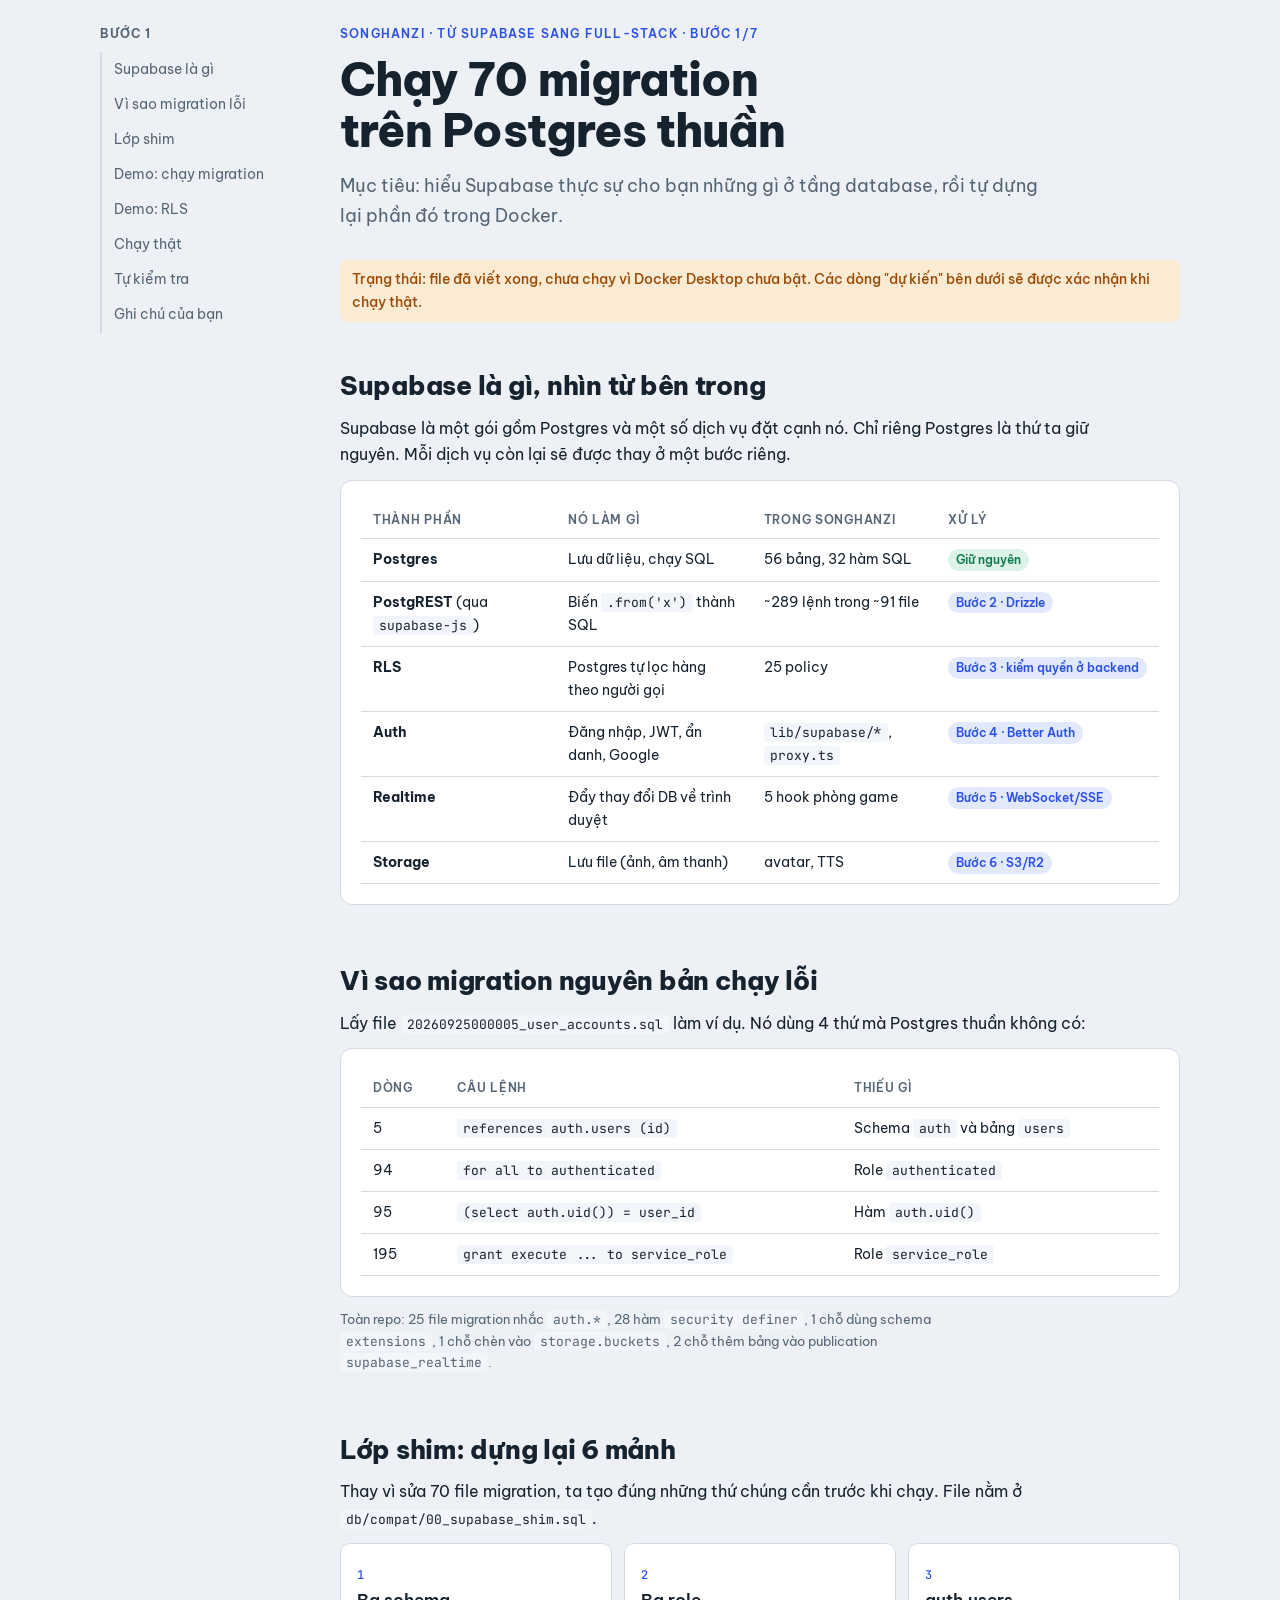
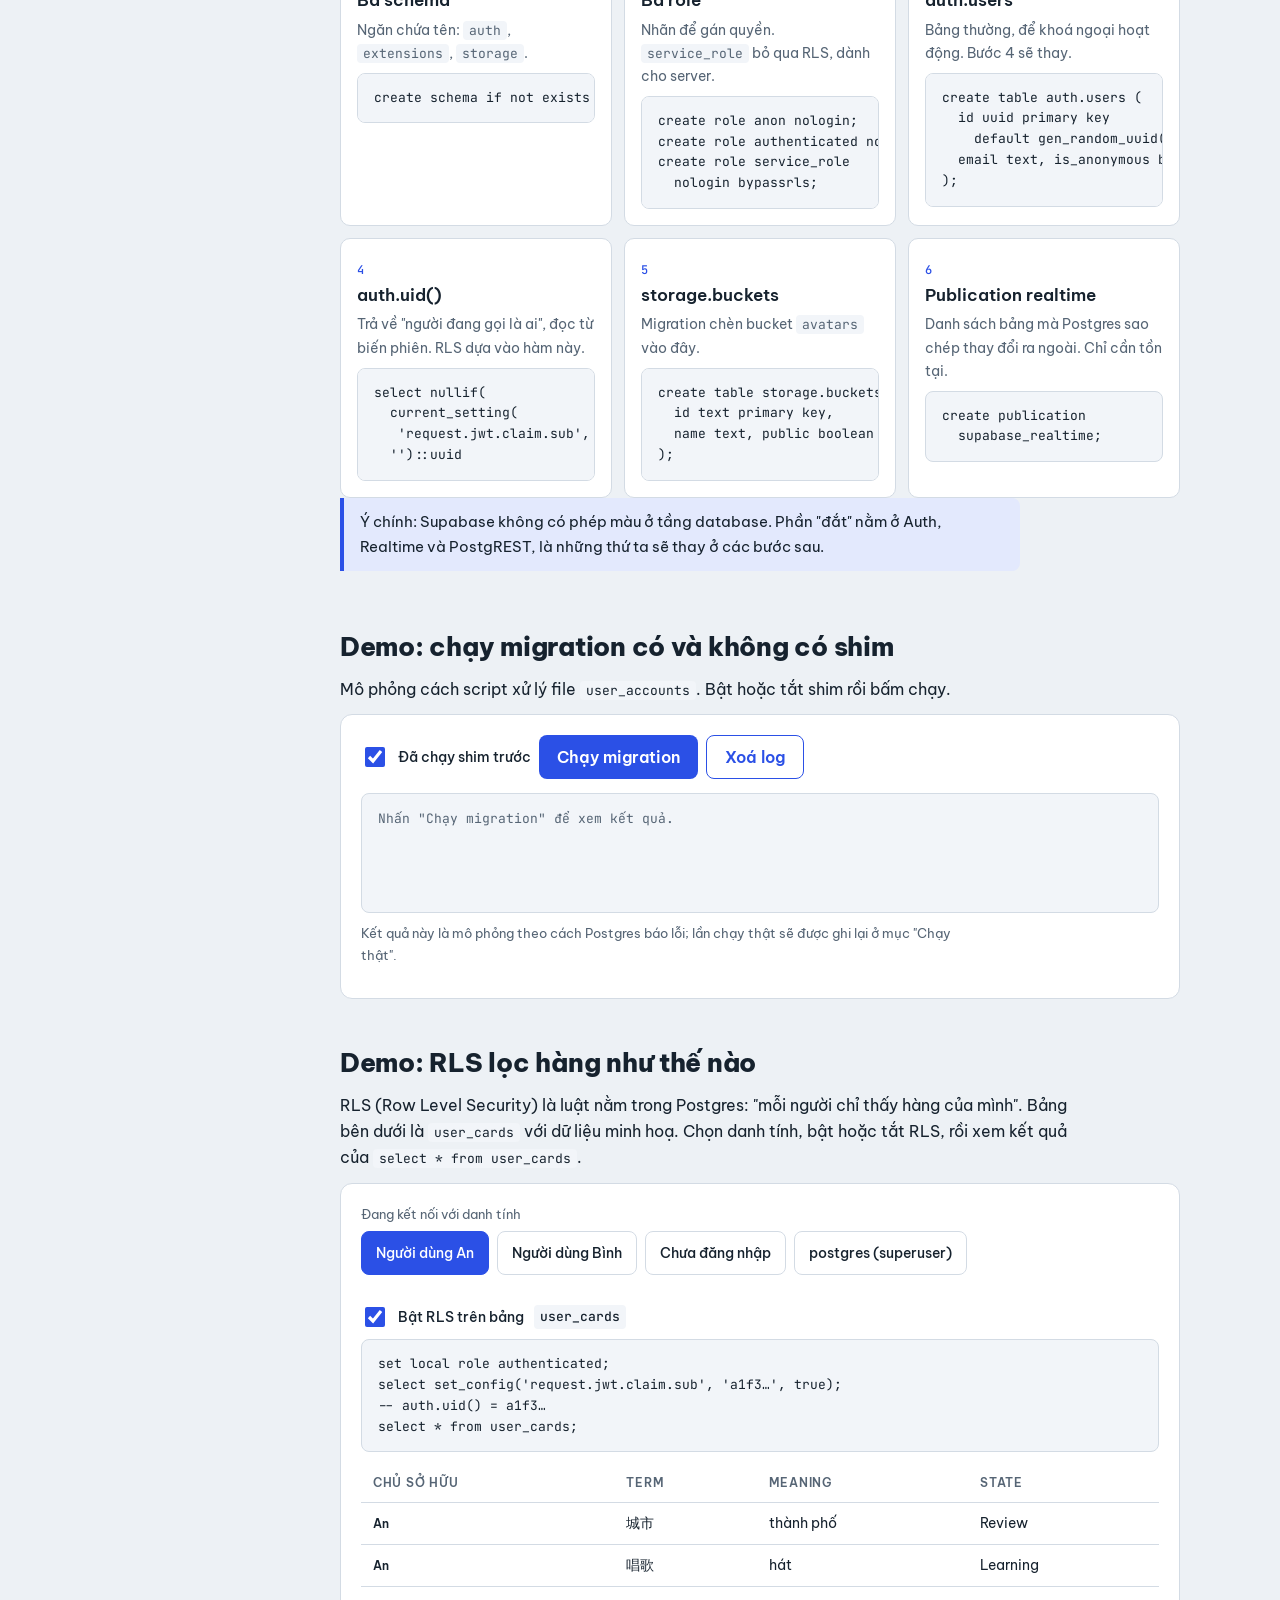
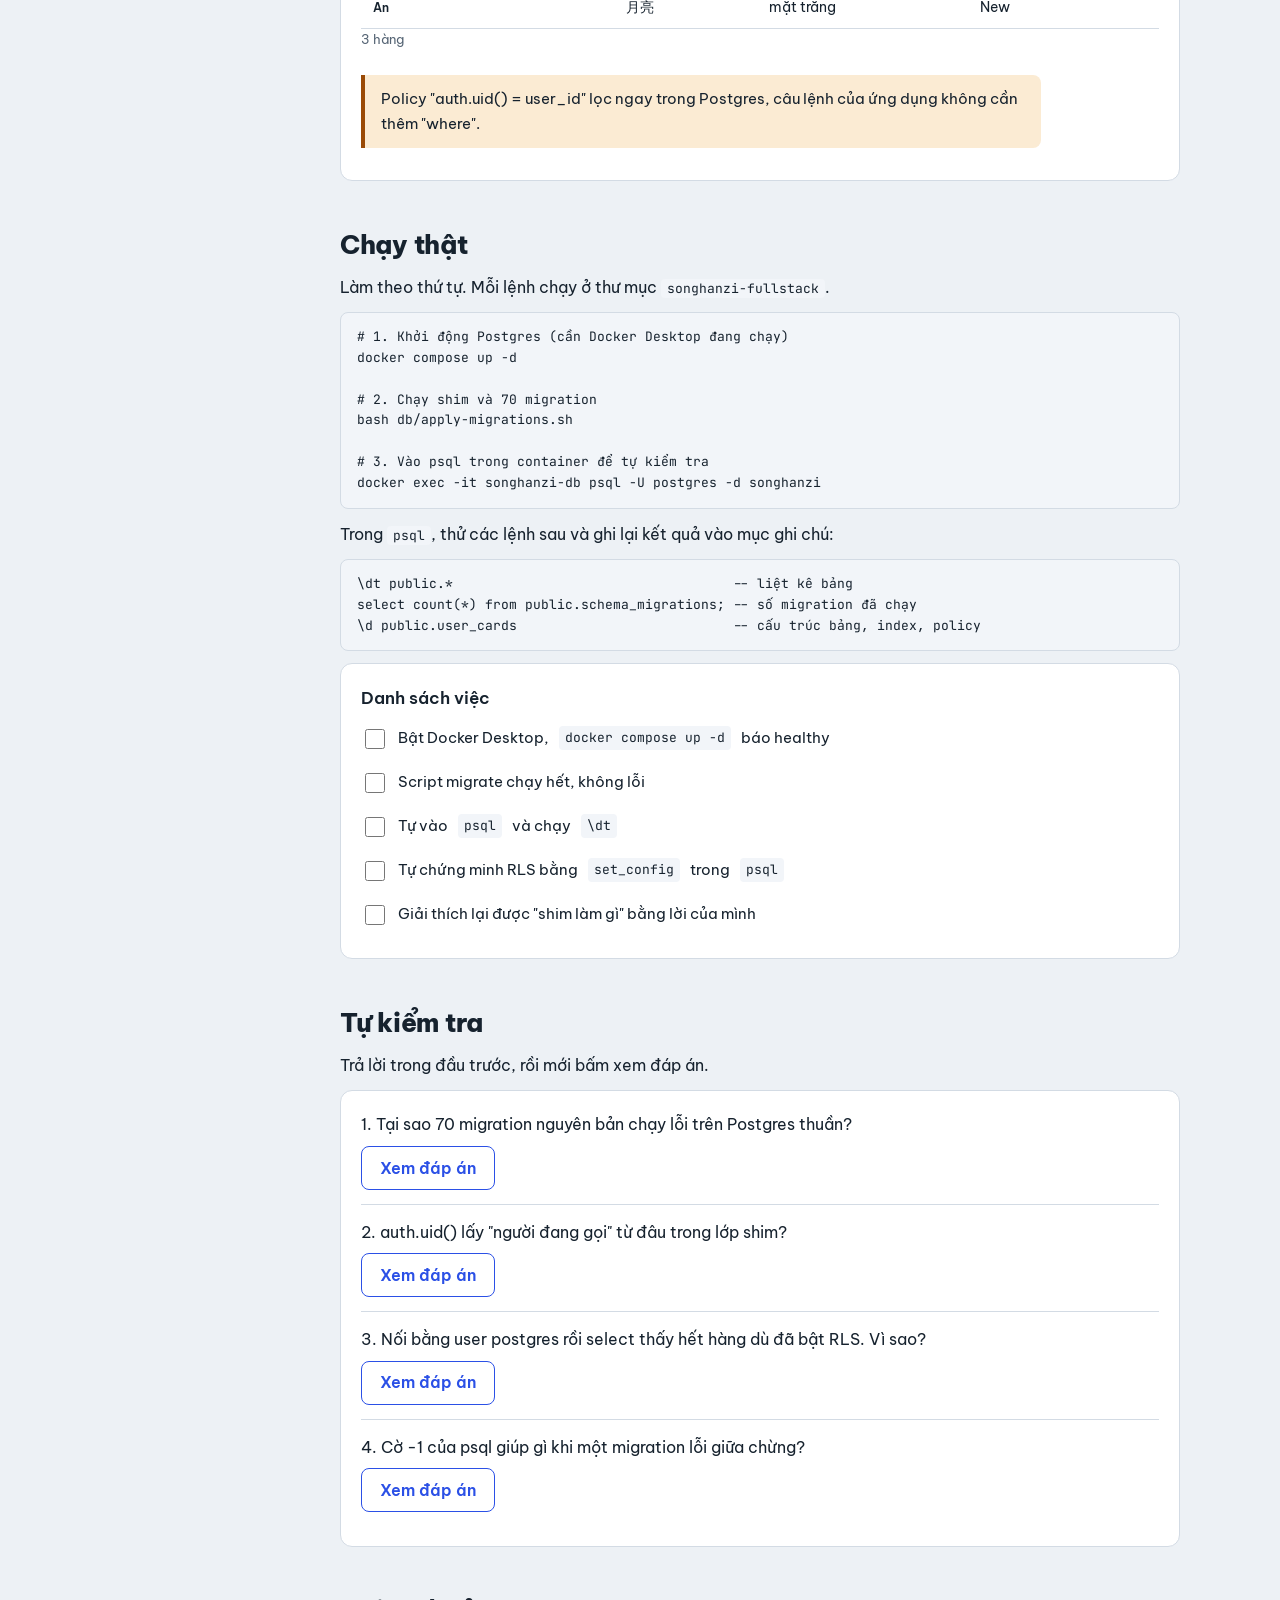
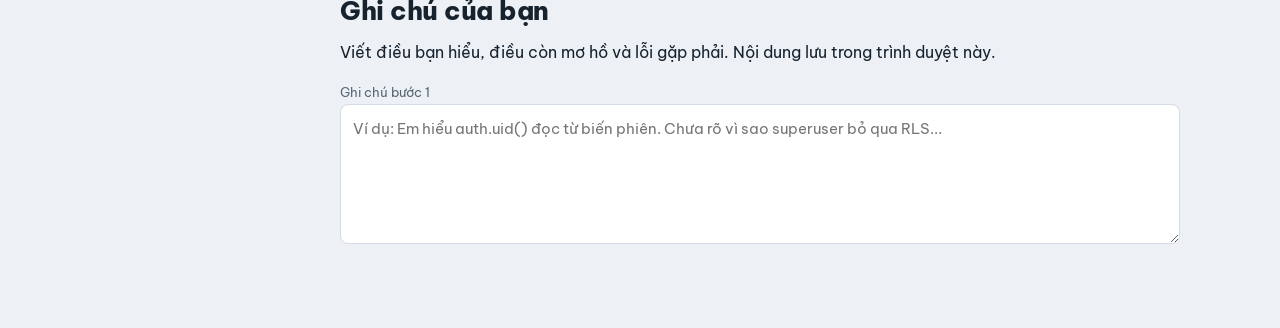
==== site/index.html @ 8943965d "feat: sổ tay bước 1 (Postgres thuần thay Supabase) và workflow GitHub Pages Co-Authored-By: Claude S" ====
<!doctype html>
<html lang="vi">
<head>
<meta charset="utf-8">
<meta name="viewport" content="width=device-width, initial-scale=1, viewport-fit=cover">
<title>Sổ tay SongHanzi</title>
<link rel="stylesheet" href="https://fonts.googleapis.com/css2?family=Be+Vietnam+Pro:wght@400;500;600;800&family=JetBrains+Mono:wght@400;500&display=swap">
<style>
/* Layout: cột nội dung một dòng đọc, mục lục dính bên trái ở màn rộng. Mỗi bước học là một "chương" có demo tương tác. */
:root {
  --bg: #EDF1F5;
  --surface: #FFFFFF;
  --ink: #16222E;
  --muted: #566575;
  --line: #D3DBE4;
  --accent: #2B50E6;
  --accent-soft: #E3E9FD;
  --ok: #0E7A4F;
  --ok-soft: #DDF3E8;
  --warn: #9A4A06;
  --warn-soft: #FBEBD3;
  --bad: #B42318;
  --bad-soft: #FBE1DE;
  --code-bg: #F2F5F9;
  --font-body: "Be Vietnam Pro", system-ui, -apple-system, "Segoe UI", sans-serif;
  --font-mono: "JetBrains Mono", ui-monospace, "Cascadia Code", Consolas, monospace;
}
@media (prefers-color-scheme: dark) {
  :root:not([data-theme="light"]) {
    --bg: #0F1620; --surface: #17212D; --ink: #E6EDF5; --muted: #93A3B5; --line: #2A3748;
    --accent: #8EA5FF; --accent-soft: #1E2B52; --ok: #4ADE9B; --ok-soft: #12332A;
    --warn: #F5B454; --warn-soft: #3A2B12; --bad: #FF8A80; --bad-soft: #3D1B19; --code-bg: #111A25;
    color-scheme: dark;
  }
}
:root[data-theme="dark"] {
  --bg: #0F1620; --surface: #17212D; --ink: #E6EDF5; --muted: #93A3B5; --line: #2A3748;
  --accent: #8EA5FF; --accent-soft: #1E2B52; --ok: #4ADE9B; --ok-soft: #12332A;
  --warn: #F5B454; --warn-soft: #3A2B12; --bad: #FF8A80; --bad-soft: #3D1B19; --code-bg: #111A25;
  color-scheme: dark;
}
* { box-sizing: border-box; }
body { margin: 0; }
[hidden] { display: none !important; }
body {
  background: var(--bg); color: var(--ink); font-family: var(--font-body); font-size: 16px; line-height: 1.65;
  padding-block: 24px 64px;
  padding-left: max(16px, env(safe-area-inset-left, 0px));
  padding-right: max(16px, env(safe-area-inset-right, 0px));
}
.wrap { max-width: 1080px; margin: 0 auto; display: grid; grid-template-columns: 200px minmax(0, 1fr); gap: 40px; }
nav.toc { position: sticky; top: calc(env(safe-area-inset-top, 0px) + 16px); align-self: start; font-size: 14px; }
nav.toc b { display: block; font-size: 12px; letter-spacing: .08em; text-transform: uppercase; color: var(--muted); margin-bottom: 8px; }
nav.toc a { display: block; padding: 6px 0; color: var(--muted); text-decoration: none; border-left: 2px solid var(--line); padding-left: 12px; }
nav.toc a:hover, nav.toc a:focus-visible { color: var(--accent); border-left-color: var(--accent); }
main { min-width: 0; display: flex; flex-direction: column; gap: 48px; }
h1 { font-size: clamp(30px, 5vw, 46px); line-height: 1.12; font-weight: 800; margin: 0; text-wrap: balance; letter-spacing: -.02em; }
h2 { font-size: 26px; line-height: 1.25; font-weight: 800; margin: 0 0 12px; text-wrap: balance; letter-spacing: -.01em; }
h3 { font-size: 17px; margin: 0 0 4px; font-weight: 600; }
p { margin: 0 0 12px; max-width: 68ch; }
.eyebrow { font-size: 12px; letter-spacing: .1em; text-transform: uppercase; color: var(--accent); font-weight: 600; margin-bottom: 10px; }
.lead { font-size: 18px; color: var(--muted); max-width: 60ch; margin-top: 14px; }
.status { display: inline-flex; gap: 8px; align-items: center; margin-top: 18px; padding: 8px 12px; border-radius: 8px; background: var(--warn-soft); color: var(--warn); font-size: 14px; font-weight: 500; }
code, pre { font-family: var(--font-mono); font-size: 13px; }
code { background: var(--code-bg); padding: 1px 6px; border-radius: 4px; overflow-wrap: anywhere; }
pre { background: var(--code-bg); border: 1px solid var(--line); border-radius: 8px; padding: 14px 16px; margin: 0 0 12px; overflow-x: auto; line-height: 1.6; }
pre code { background: none; padding: 0; overflow-wrap: normal; }
.panel { background: var(--surface); border: 1px solid var(--line); border-radius: 12px; padding: 20px; }
.tablewrap { overflow-x: auto; margin-bottom: 12px; }
table { border-collapse: collapse; width: 100%; font-size: 14px; }
th, td { text-align: left; padding: 9px 12px; border-bottom: 1px solid var(--line); vertical-align: top; }
th { font-size: 12px; letter-spacing: .06em; text-transform: uppercase; color: var(--muted); font-weight: 600; }
.tag { display: inline-block; padding: 1px 8px; border-radius: 999px; font-size: 12px; font-weight: 600; white-space: nowrap; }
.tag.keep { background: var(--ok-soft); color: var(--ok); }
.tag.swap { background: var(--accent-soft); color: var(--accent); }
.grid2 { display: grid; grid-template-columns: repeat(auto-fit, minmax(260px, 1fr)); gap: 12px; }
.piece { background: var(--surface); border: 1px solid var(--line); border-radius: 10px; padding: 16px; min-width: 0; }
.piece p { font-size: 14px; color: var(--muted); margin: 0 0 8px; }
.piece pre { font-size: 12px; margin: 0; }
.piece .num { font-family: var(--font-mono); font-size: 12px; color: var(--accent); font-weight: 500; }
.callout { border-left: 4px solid var(--accent); background: var(--accent-soft); padding: 12px 16px; border-radius: 0 8px 8px 0; margin-bottom: 12px; font-size: 15px; max-width: 68ch; }
.callout.warn { border-left-color: var(--warn); background: var(--warn-soft); }
/* demo */
.controls { display: flex; flex-wrap: wrap; gap: 8px; margin-bottom: 14px; }
.chip { position: relative; }
.chip input { position: absolute; opacity: 0; inset: 0; width: 100%; height: 100%; cursor: pointer; margin: 0; }
.chip span { display: flex; align-items: center; min-height: 44px; padding: 0 14px; border: 1px solid var(--line); border-radius: 8px; font-size: 14px; font-weight: 500; background: var(--surface); }
.chip input:checked + span { background: var(--accent); color: var(--surface); border-color: var(--accent); }
.chip input:focus-visible + span { outline: 3px solid var(--accent); outline-offset: 2px; }
.switch { display: flex; align-items: center; gap: 10px; min-height: 44px; font-size: 14px; font-weight: 500; cursor: pointer; }
.switch input { width: 20px; height: 20px; accent-color: var(--accent); }
button { font: inherit; }
.btn { min-height: 44px; padding: 0 18px; border-radius: 8px; border: 0; background: var(--accent); color: var(--surface); font-weight: 600; cursor: pointer; }
.btn.ghost { background: transparent; color: var(--accent); border: 1px solid var(--accent); }
.btn:focus-visible, button:focus-visible { outline: 3px solid var(--accent); outline-offset: 2px; }
.row-owner { font-size: 12px; font-weight: 600; }
.empty { padding: 18px; text-align: center; color: var(--muted); border: 1px dashed var(--line); border-radius: 8px; }
.log { font-family: var(--font-mono); font-size: 13px; background: var(--code-bg); border: 1px solid var(--line); border-radius: 8px; padding: 14px 16px; min-height: 120px; line-height: 1.7; overflow-x: auto; }
.log .ok { color: var(--ok); } .log .bad { color: var(--bad); } .log .dim { color: var(--muted); }
.q { border-top: 1px solid var(--line); padding: 14px 0; }
.q:first-of-type { border-top: 0; padding-top: 0; }
.q .ans { margin-top: 10px; padding: 10px 14px; border-radius: 8px; background: var(--ok-soft); color: var(--ink); font-size: 15px; }
textarea { width: 100%; min-height: 140px; font: inherit; font-size: 15px; color: var(--ink); background: var(--surface); border: 1px solid var(--line); border-radius: 8px; padding: 12px; resize: vertical; }
.check { display: flex; align-items: flex-start; gap: 10px; min-height: 44px; padding: 8px 0; cursor: pointer; font-size: 15px; }
.check input { width: 20px; height: 20px; margin-top: 3px; accent-color: var(--accent); flex: none; }
.small { font-size: 13px; color: var(--muted); }
@media (max-width: 820px) {
  .wrap { grid-template-columns: minmax(0, 1fr); gap: 24px; }
  nav.toc { position: static; display: flex; flex-wrap: wrap; gap: 4px 16px; }
  nav.toc b { width: 100%; }
  nav.toc a { border-left: 0; padding-left: 0; }
}
@media (prefers-reduced-motion: reduce) { * { scroll-behavior: auto !important; } }
</style>

<div class="wrap">
  <nav class="toc" aria-label="Mục lục">
    <b>Bước 1</b>
    <a href="#tong-quan">Supabase là gì</a>
    <a href="#van-de">Vì sao migration lỗi</a>
    <a href="#shim">Lớp shim</a>
    <a href="#demo-migrate">Demo: chạy migration</a>
    <a href="#demo-rls">Demo: RLS</a>
    <a href="#chay-that">Chạy thật</a>
    <a href="#tu-kiem-tra">Tự kiểm tra</a>
    <a href="#ghi-chu">Ghi chú của bạn</a>
  </nav>

  <main>
    <header>
      <div class="eyebrow">SongHanzi · Từ Supabase sang full-stack · Bước 1/7</div>
      <h1>Chạy 70 migration trên Postgres thuần</h1>
      <p class="lead">Mục tiêu: hiểu Supabase thực sự cho bạn những gì ở tầng database, rồi tự dựng lại phần đó trong Docker.</p>
      <div class="status" role="status">Trạng thái: file đã viết xong, chưa chạy vì Docker Desktop chưa bật. Các dòng "dự kiến" bên dưới sẽ được xác nhận khi chạy thật.</div>
    </header>

    <section id="tong-quan">
      <h2>Supabase là gì, nhìn từ bên trong</h2>
      <p>Supabase là một gói gồm Postgres và một số dịch vụ đặt cạnh nó. Chỉ riêng Postgres là thứ ta giữ nguyên. Mỗi dịch vụ còn lại sẽ được thay ở một bước riêng.</p>
      <div class="panel tablewrap">
        <table>
          <thead><tr><th>Thành phần</th><th>Nó làm gì</th><th>Trong SongHanzi</th><th>Xử lý</th></tr></thead>
          <tbody>
            <tr><td><b>Postgres</b></td><td>Lưu dữ liệu, chạy SQL</td><td>56 bảng, 32 hàm SQL</td><td><span class="tag keep">Giữ nguyên</span></td></tr>
            <tr><td><b>PostgREST</b> (qua <code>supabase-js</code>)</td><td>Biến <code>.from('x')</code> thành SQL</td><td>~289 lệnh trong ~91 file</td><td><span class="tag swap">Bước 2 · Drizzle</span></td></tr>
            <tr><td><b>RLS</b></td><td>Postgres tự lọc hàng theo người gọi</td><td>25 policy</td><td><span class="tag swap">Bước 3 · kiểm quyền ở backend</span></td></tr>
            <tr><td><b>Auth</b></td><td>Đăng nhập, JWT, ẩn danh, Google</td><td><code>lib/supabase/*</code>, <code>proxy.ts</code></td><td><span class="tag swap">Bước 4 · Better Auth</span></td></tr>
            <tr><td><b>Realtime</b></td><td>Đẩy thay đổi DB về trình duyệt</td><td>5 hook phòng game</td><td><span class="tag swap">Bước 5 · WebSocket/SSE</span></td></tr>
            <tr><td><b>Storage</b></td><td>Lưu file (ảnh, âm thanh)</td><td>avatar, TTS</td><td><span class="tag swap">Bước 6 · S3/R2</span></td></tr>
          </tbody>
        </table>
      </div>
    </section>

    <section id="van-de">
      <h2>Vì sao migration nguyên bản chạy lỗi</h2>
      <p>Lấy file <code>20260925000005_user_accounts.sql</code> làm ví dụ. Nó dùng 4 thứ mà Postgres thuần không có:</p>
      <div class="panel tablewrap">
        <table>
          <thead><tr><th>Dòng</th><th>Câu lệnh</th><th>Thiếu gì</th></tr></thead>
          <tbody>
            <tr><td>5</td><td><code>references auth.users (id)</code></td><td>Schema <code>auth</code> và bảng <code>users</code></td></tr>
            <tr><td>94</td><td><code>for all to authenticated</code></td><td>Role <code>authenticated</code></td></tr>
            <tr><td>95</td><td><code>(select auth.uid()) = user_id</code></td><td>Hàm <code>auth.uid()</code></td></tr>
            <tr><td>195</td><td><code>grant execute ... to service_role</code></td><td>Role <code>service_role</code></td></tr>
          </tbody>
        </table>
      </div>
      <p class="small">Toàn repo: 25 file migration nhắc <code>auth.*</code>, 28 hàm <code>security definer</code>, 1 chỗ dùng schema <code>extensions</code>, 1 chỗ chèn vào <code>storage.buckets</code>, 2 chỗ thêm bảng vào publication <code>supabase_realtime</code>.</p>
    </section>

    <section id="shim">
      <h2>Lớp shim: dựng lại 6 mảnh</h2>
      <p>Thay vì sửa 70 file migration, ta tạo đúng những thứ chúng cần trước khi chạy. File nằm ở <code>db/compat/00_supabase_shim.sql</code>.</p>
      <div class="grid2">
        <div class="piece"><span class="num">1</span><h3>Ba schema</h3><p>Ngăn chứa tên: <code>auth</code>, <code>extensions</code>, <code>storage</code>.</p><pre><code>create schema if not exists auth;</code></pre></div>
        <div class="piece"><span class="num">2</span><h3>Ba role</h3><p>Nhãn để gán quyền. <code>service_role</code> bỏ qua RLS, dành cho server.</p><pre><code>create role anon nologin;
create role authenticated nologin;
create role service_role
  nologin bypassrls;</code></pre></div>
        <div class="piece"><span class="num">3</span><h3>auth.users</h3><p>Bảng thường, để khoá ngoại hoạt động. Bước 4 sẽ thay.</p><pre><code>create table auth.users (
  id uuid primary key
    default gen_random_uuid(),
  email text, is_anonymous boolean
);</code></pre></div>
        <div class="piece"><span class="num">4</span><h3>auth.uid()</h3><p>Trả về "người đang gọi là ai", đọc từ biến phiên. RLS dựa vào hàm này.</p><pre><code>select nullif(
  current_setting(
   'request.jwt.claim.sub', true),
  '')::uuid</code></pre></div>
        <div class="piece"><span class="num">5</span><h3>storage.buckets</h3><p>Migration chèn bucket <code>avatars</code> vào đây.</p><pre><code>create table storage.buckets (
  id text primary key,
  name text, public boolean
);</code></pre></div>
        <div class="piece"><span class="num">6</span><h3>Publication realtime</h3><p>Danh sách bảng mà Postgres sao chép thay đổi ra ngoài. Chỉ cần tồn tại.</p><pre><code>create publication
  supabase_realtime;</code></pre></div>
      </div>
      <div class="callout">Ý chính: Supabase không có phép màu ở tầng database. Phần "đắt" nằm ở Auth, Realtime và PostgREST, là những thứ ta sẽ thay ở các bước sau.</div>
    </section>

    <section id="demo-migrate">
      <h2>Demo: chạy migration có và không có shim</h2>
      <p>Mô phỏng cách script xử lý file <code>user_accounts</code>. Bật hoặc tắt shim rồi bấm chạy.</p>
      <div class="panel">
        <div class="controls">
          <label class="switch"><input type="checkbox" id="shimToggle" checked> Đã chạy shim trước</label>
          <button class="btn" id="runMig" type="button">Chạy migration</button>
          <button class="btn ghost" id="resetMig" type="button">Xoá log</button>
        </div>
        <div class="log" id="migLog" aria-live="polite"><span class="dim">Nhấn "Chạy migration" để xem kết quả.</span></div>
        <p class="small" style="margin-top:10px">Kết quả này là mô phỏng theo cách Postgres báo lỗi; lần chạy thật sẽ được ghi lại ở mục "Chạy thật".</p>
      </div>
    </section>

    <section id="demo-rls">
      <h2>Demo: RLS lọc hàng như thế nào</h2>
      <p>RLS (Row Level Security) là luật nằm trong Postgres: "mỗi người chỉ thấy hàng của mình". Bảng bên dưới là <code>user_cards</code> với dữ liệu minh hoạ. Chọn danh tính, bật hoặc tắt RLS, rồi xem kết quả của <code>select * from user_cards</code>.</p>
      <div class="panel">
        <fieldset style="border:0;padding:0;margin:0 0 6px">
          <legend class="small" style="padding:0;margin-bottom:6px">Đang kết nối với danh tính</legend>
          <div class="controls" id="idChips">
            <label class="chip"><input type="radio" name="who" value="an" checked><span>Người dùng An</span></label>
            <label class="chip"><input type="radio" name="who" value="binh"><span>Người dùng Bình</span></label>
            <label class="chip"><input type="radio" name="who" value="guest"><span>Chưa đăng nhập</span></label>
            <label class="chip"><input type="radio" name="who" value="super"><span>postgres (superuser)</span></label>
          </div>
        </fieldset>
        <label class="switch"><input type="checkbox" id="rlsToggle" checked> Bật RLS trên bảng <code>user_cards</code></label>
        <pre id="rlsSql"></pre>
        <div class="tablewrap" id="rlsResult"></div>
        <div class="callout warn" id="rlsNote"></div>
      </div>
    </section>

    <section id="chay-that">
      <h2>Chạy thật</h2>
      <p>Làm theo thứ tự. Mỗi lệnh chạy ở thư mục <code>songhanzi-fullstack</code>.</p>
      <pre><code># 1. Khởi động Postgres (cần Docker Desktop đang chạy)
docker compose up -d

# 2. Chạy shim và 70 migration
bash db/apply-migrations.sh

# 3. Vào psql trong container để tự kiểm tra
docker exec -it songhanzi-db psql -U postgres -d songhanzi</code></pre>
      <p>Trong <code>psql</code>, thử các lệnh sau và ghi lại kết quả vào mục ghi chú:</p>
      <pre><code>\dt public.*                                   -- liệt kê bảng
select count(*) from public.schema_migrations; -- số migration đã chạy
\d public.user_cards                           -- cấu trúc bảng, index, policy</code></pre>
      <div class="panel">
        <h3 style="margin-bottom:6px">Danh sách việc</h3>
        <label class="check"><input type="checkbox" data-k="docker"> Bật Docker Desktop, <code>docker compose up -d</code> báo healthy</label>
        <label class="check"><input type="checkbox" data-k="migrate"> Script migrate chạy hết, không lỗi</label>
        <label class="check"><input type="checkbox" data-k="psql"> Tự vào <code>psql</code> và chạy <code>\dt</code></label>
        <label class="check"><input type="checkbox" data-k="rls"> Tự chứng minh RLS bằng <code>set_config</code> trong <code>psql</code></label>
        <label class="check"><input type="checkbox" data-k="explain"> Giải thích lại được "shim làm gì" bằng lời của mình</label>
      </div>
    </section>

    <section id="tu-kiem-tra">
      <h2>Tự kiểm tra</h2>
      <p>Trả lời trong đầu trước, rồi mới bấm xem đáp án.</p>
      <div class="panel" id="quiz"></div>
    </section>

    <section id="ghi-chu">
      <h2>Ghi chú của bạn</h2>
      <p>Viết điều bạn hiểu, điều còn mơ hồ và lỗi gặp phải. Nội dung lưu trong trình duyệt này.</p>
      <label for="notes" class="small">Ghi chú bước 1</label>
      <textarea id="notes" placeholder="Ví dụ: Em hiểu auth.uid() đọc từ biến phiên. Chưa rõ vì sao superuser bỏ qua RLS..."></textarea>
      <p class="small" id="saved" aria-live="polite"></p>
    </section>
  </main>
</div>

<script>
(function () {
  // ---------- lưu cục bộ, an toàn khi bị chặn ----------
  function get(k) { try { return localStorage.getItem('sh1:' + k); } catch (e) { return null; } }
  function set(k, v) { try { localStorage.setItem('sh1:' + k, v); } catch (e) {} }

  // ---------- demo migrate ----------
  var log = document.getElementById('migLog');
  var shim = document.getElementById('shimToggle');
  function line(cls, text) { var d = document.createElement('div'); d.className = cls; d.textContent = text; log.appendChild(d); }
  document.getElementById('runMig').addEventListener('click', function () {
    log.textContent = '';
    if (shim.checked) {
      line('', '→ 00_supabase_shim.sql');
      line('ok', '  ✓ tạo schema auth, extensions, storage; 3 role; auth.users; auth.uid()');
    } else {
      line('dim', '(bỏ qua shim)');
    }
    line('', '→ 20260925000005_user_accounts.sql   (BEGIN, chạy trong một giao dịch)');
    if (shim.checked) {
      line('ok', '  ✓ create table user_profiles ... references auth.users');
      line('ok', '  ✓ create policy ... to authenticated using (auth.uid() = user_id)');
      line('ok', '  ✓ grant execute ... to service_role');
      line('ok', '  COMMIT, ghi vào schema_migrations');
    } else {
      line('bad', '  ✗ ERROR: schema "auth" does not exist   (dự kiến)');
      line('bad', '  ROLLBACK: cờ -1 hủy cả giao dịch, không còn bảng nửa vời');
      line('dim', '  Script dừng nhờ ON_ERROR_STOP, các file sau không chạy.');
    }
  });
  document.getElementById('resetMig').addEventListener('click', function () {
    log.innerHTML = '<span class="dim">Nhấn "Chạy migration" để xem kết quả.</span>';
  });

  // ---------- demo RLS ----------
  var uuid = { an: 'a1f3…', binh: 'b7c2…' };
  var rows = [
    { owner: 'an', term: '城市', meaning: 'thành phố', state: 'Review' },
    { owner: 'an', term: '唱歌', meaning: 'hát', state: 'Learning' },
    { owner: 'an', term: '月亮', meaning: 'mặt trăng', state: 'New' },
    { owner: 'binh', term: '朋友', meaning: 'bạn bè', state: 'Review' },
    { owner: 'binh', term: '想念', meaning: 'nhớ nhung', state: 'Learning' }
  ];
  var names = { an: 'An', binh: 'Bình' };
  var sqlBox = document.getElementById('rlsSql');
  var result = document.getElementById('rlsResult');
  var note = document.getElementById('rlsNote');
  var rlsToggle = document.getElementById('rlsToggle');

  function esc(s) { var d = document.createElement('div'); d.textContent = s; return d.innerHTML; }
  function renderRls() {
    var who = document.querySelector('input[name="who"]:checked').value;
    var rls = rlsToggle.checked;
    var sql, visible, msg;
    if (who === 'super') {
      sql = '-- nối bằng user postgres (superuser)\nselect * from user_cards;';
      visible = rows;
      msg = rls
        ? 'Superuser và chủ bảng bỏ qua RLS. Vì vậy khi thử trong psql, hãy chạy "set role authenticated;" trước, nếu không bạn sẽ tưởng RLS không hoạt động.'
        : 'RLS đang tắt nên ai cũng thấy mọi hàng.';
    } else {
      var sub = who === 'guest' ? "''" : "'" + uuid[who] + "'";
      sql = 'set local role authenticated;\nselect set_config(\'request.jwt.claim.sub\', ' + sub + ', true);\n-- auth.uid() = ' + (who === 'guest' ? 'NULL' : uuid[who]) + '\nselect * from user_cards;';
      if (!rls) { visible = rows; msg = 'RLS tắt: ' + (who === 'guest' ? 'khách chưa đăng nhập' : names[who]) + ' đọc được dữ liệu của người khác. Đây chính là lỗ hổng nếu quên bật RLS hoặc quên kiểm quyền ở backend.'; }
      else if (who === 'guest') { visible = []; msg = 'auth.uid() trả NULL nên điều kiện "NULL = user_id" không bao giờ đúng, kết quả rỗng.'; }
      else { visible = rows.filter(function (r) { return r.owner === who; }); msg = 'Policy "auth.uid() = user_id" lọc ngay trong Postgres, câu lệnh của ứng dụng không cần thêm "where".'; }
    }
    sqlBox.innerHTML = '<code>' + esc(sql) + '</code>';
    note.textContent = msg;
    if (!visible.length) { result.innerHTML = '<div class="empty">0 hàng</div>'; return; }
    var h = '<table><thead><tr><th>Chủ sở hữu</th><th>term</th><th>meaning</th><th>state</th></tr></thead><tbody>';
    visible.forEach(function (r) {
      h += '<tr><td><span class="row-owner">' + esc(names[r.owner]) + '</span></td><td>' + esc(r.term) + '</td><td>' + esc(r.meaning) + '</td><td>' + esc(r.state) + '</td></tr>';
    });
    result.innerHTML = h + '</tbody></table><p class="small">' + visible.length + ' hàng</p>';
  }
  document.getElementById('idChips').addEventListener('change', renderRls);
  rlsToggle.addEventListener('change', renderRls);
  renderRls();

  // ---------- quiz ----------
  var qs = [
    ['Tại sao 70 migration nguyên bản chạy lỗi trên Postgres thuần?', 'Chúng dùng schema auth, role authenticated/service_role và hàm auth.uid() mà Supabase dựng sẵn. Postgres thuần không có.'],
    ['auth.uid() lấy "người đang gọi" từ đâu trong lớp shim?', 'Từ biến phiên request.jwt.claim.sub, đặt bằng set_config. Ở Supabase thật, giá trị này lấy từ JWT của người dùng.'],
    ['Nối bằng user postgres rồi select thấy hết hàng dù đã bật RLS. Vì sao?', 'Superuser và chủ bảng bỏ qua RLS. Phải "set role authenticated" (hoặc nối bằng role không phải chủ bảng) mới thấy RLS có tác dụng.'],
    ['Cờ -1 của psql giúp gì khi một migration lỗi giữa chừng?', 'Bọc cả file trong một giao dịch. Lỗi thì rollback toàn bộ, không để lại bảng tạo dở.']
  ];
  var quiz = document.getElementById('quiz');
  qs.forEach(function (q, i) {
    var d = document.createElement('div'); d.className = 'q';
    var p = document.createElement('p'); p.style.marginBottom = '8px'; p.textContent = (i + 1) + '. ' + q[0];
    var b = document.createElement('button'); b.type = 'button'; b.className = 'btn ghost'; b.textContent = 'Xem đáp án';
    var a = document.createElement('div'); a.className = 'ans'; a.hidden = true; a.textContent = q[1];
    b.addEventListener('click', function () { a.hidden = !a.hidden; b.textContent = a.hidden ? 'Xem đáp án' : 'Ẩn đáp án'; });
    d.appendChild(p); d.appendChild(b); d.appendChild(a); quiz.appendChild(d);
  });

  // ---------- checklist + ghi chú ----------
  document.querySelectorAll('input[data-k]').forEach(function (c) {
    c.checked = get('chk-' + c.dataset.k) === '1';
    c.addEventListener('change', function () { set('chk-' + c.dataset.k, c.checked ? '1' : '0'); });
  });
  var notes = document.getElementById('notes'), saved = document.getElementById('saved'), t;
  var old = get('notes'); if (old) notes.value = old;
  notes.addEventListener('input', function () {
    clearTimeout(t);
    t = setTimeout(function () { set('notes', notes.value); saved.textContent = 'Đã lưu trong trình duyệt này.'; }, 400);
  });
})();
</script>
</body>
</html>
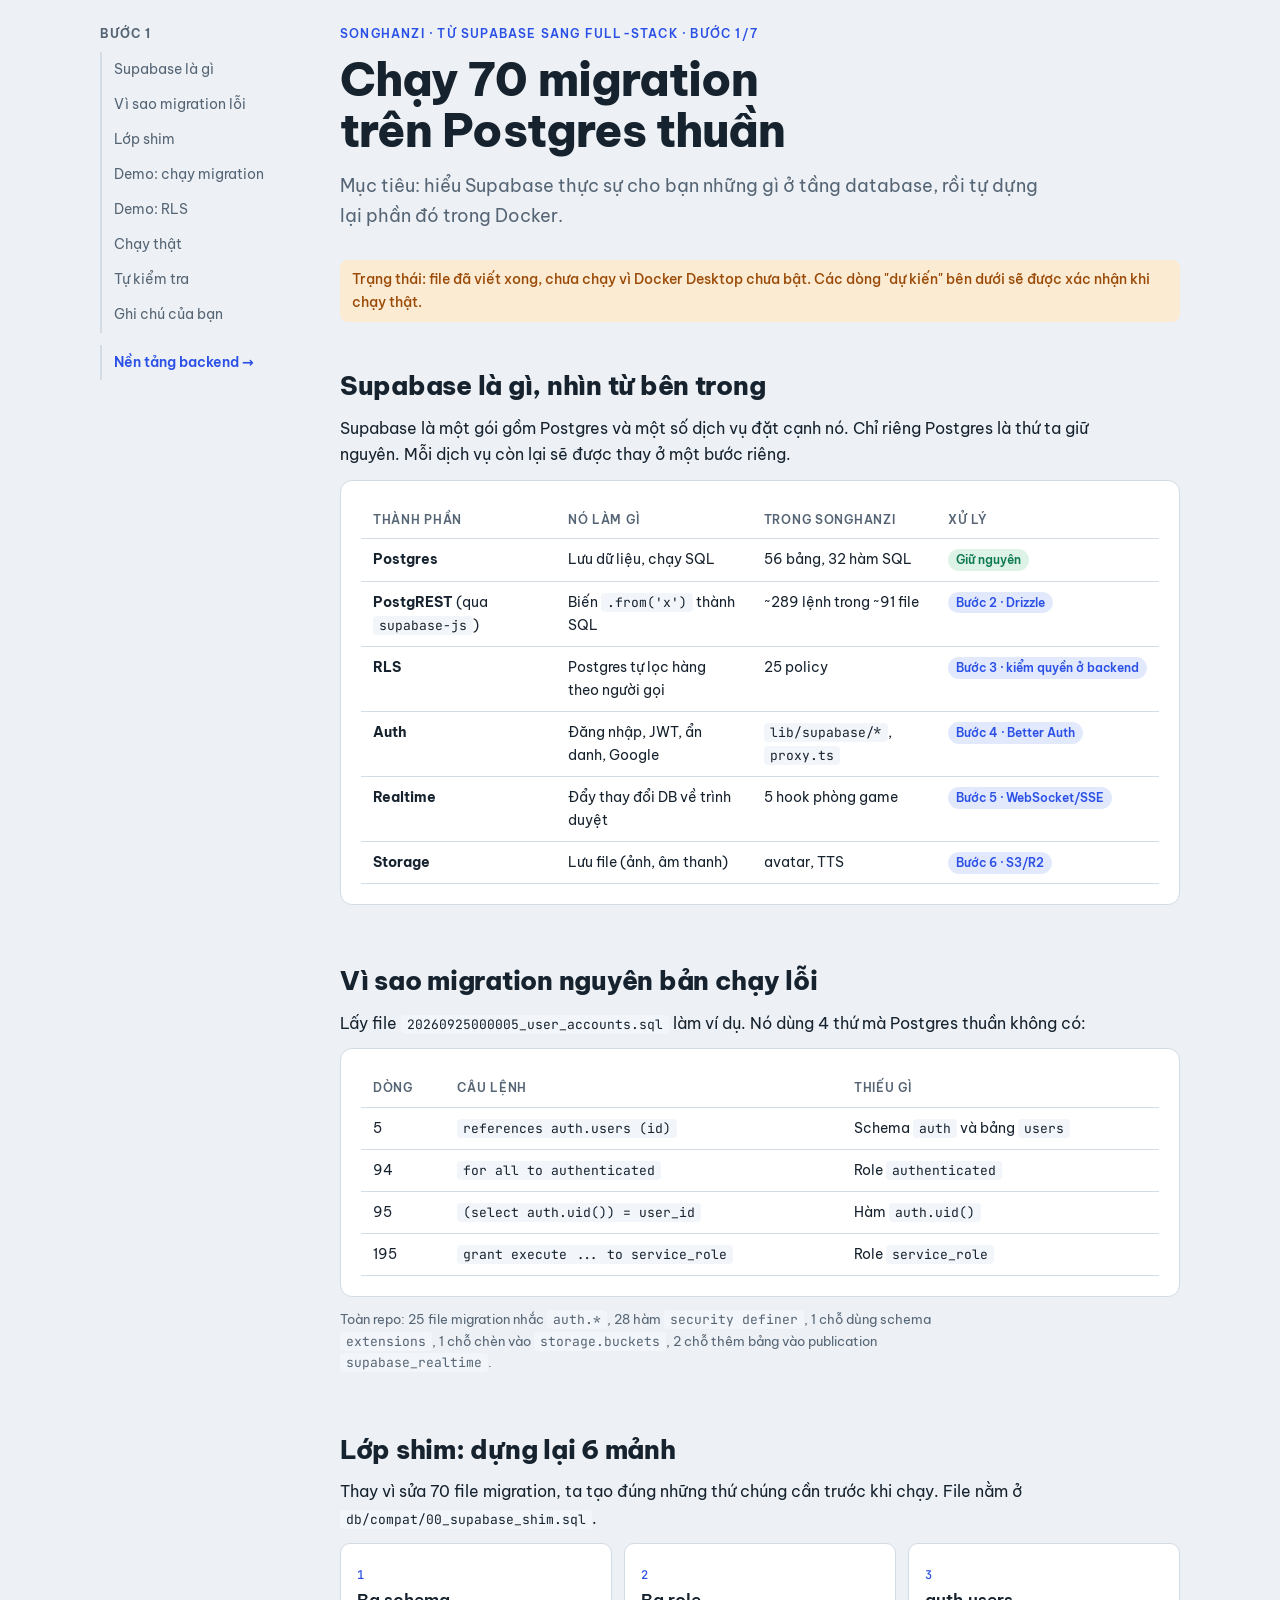
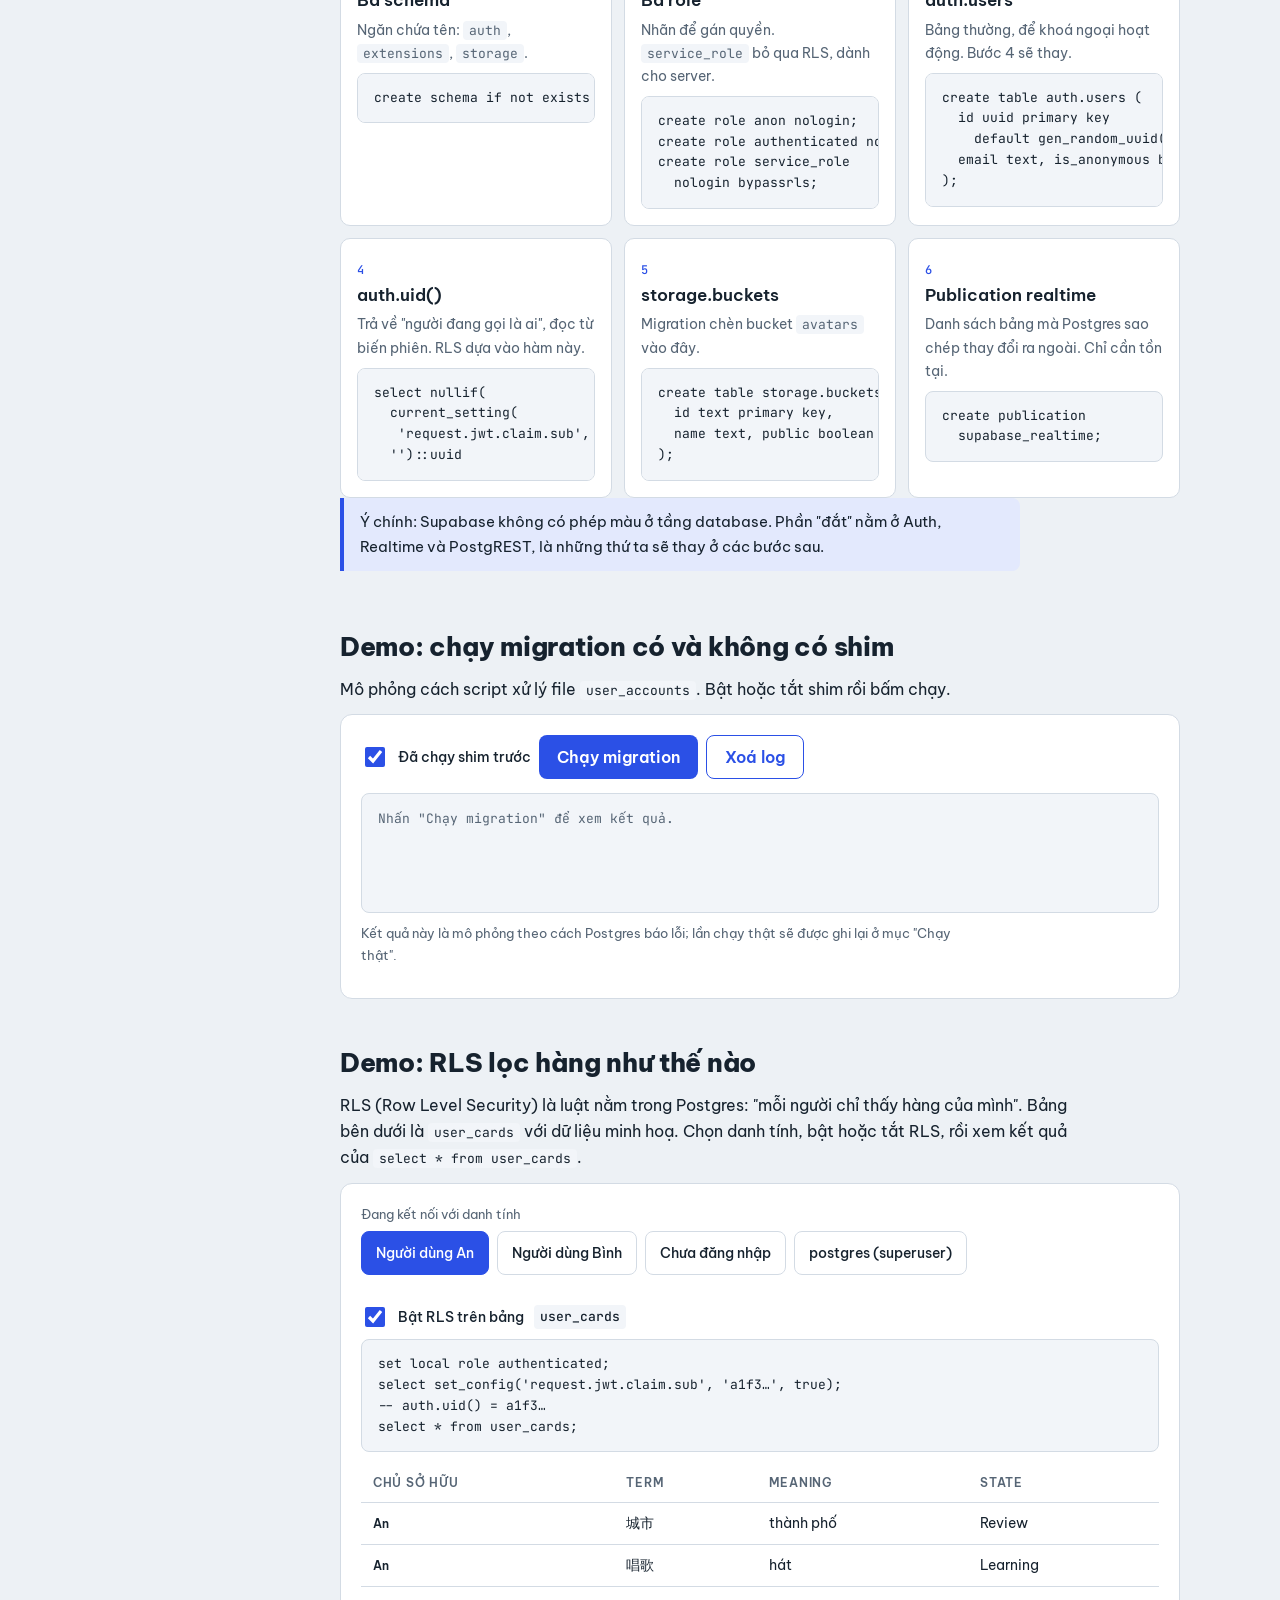
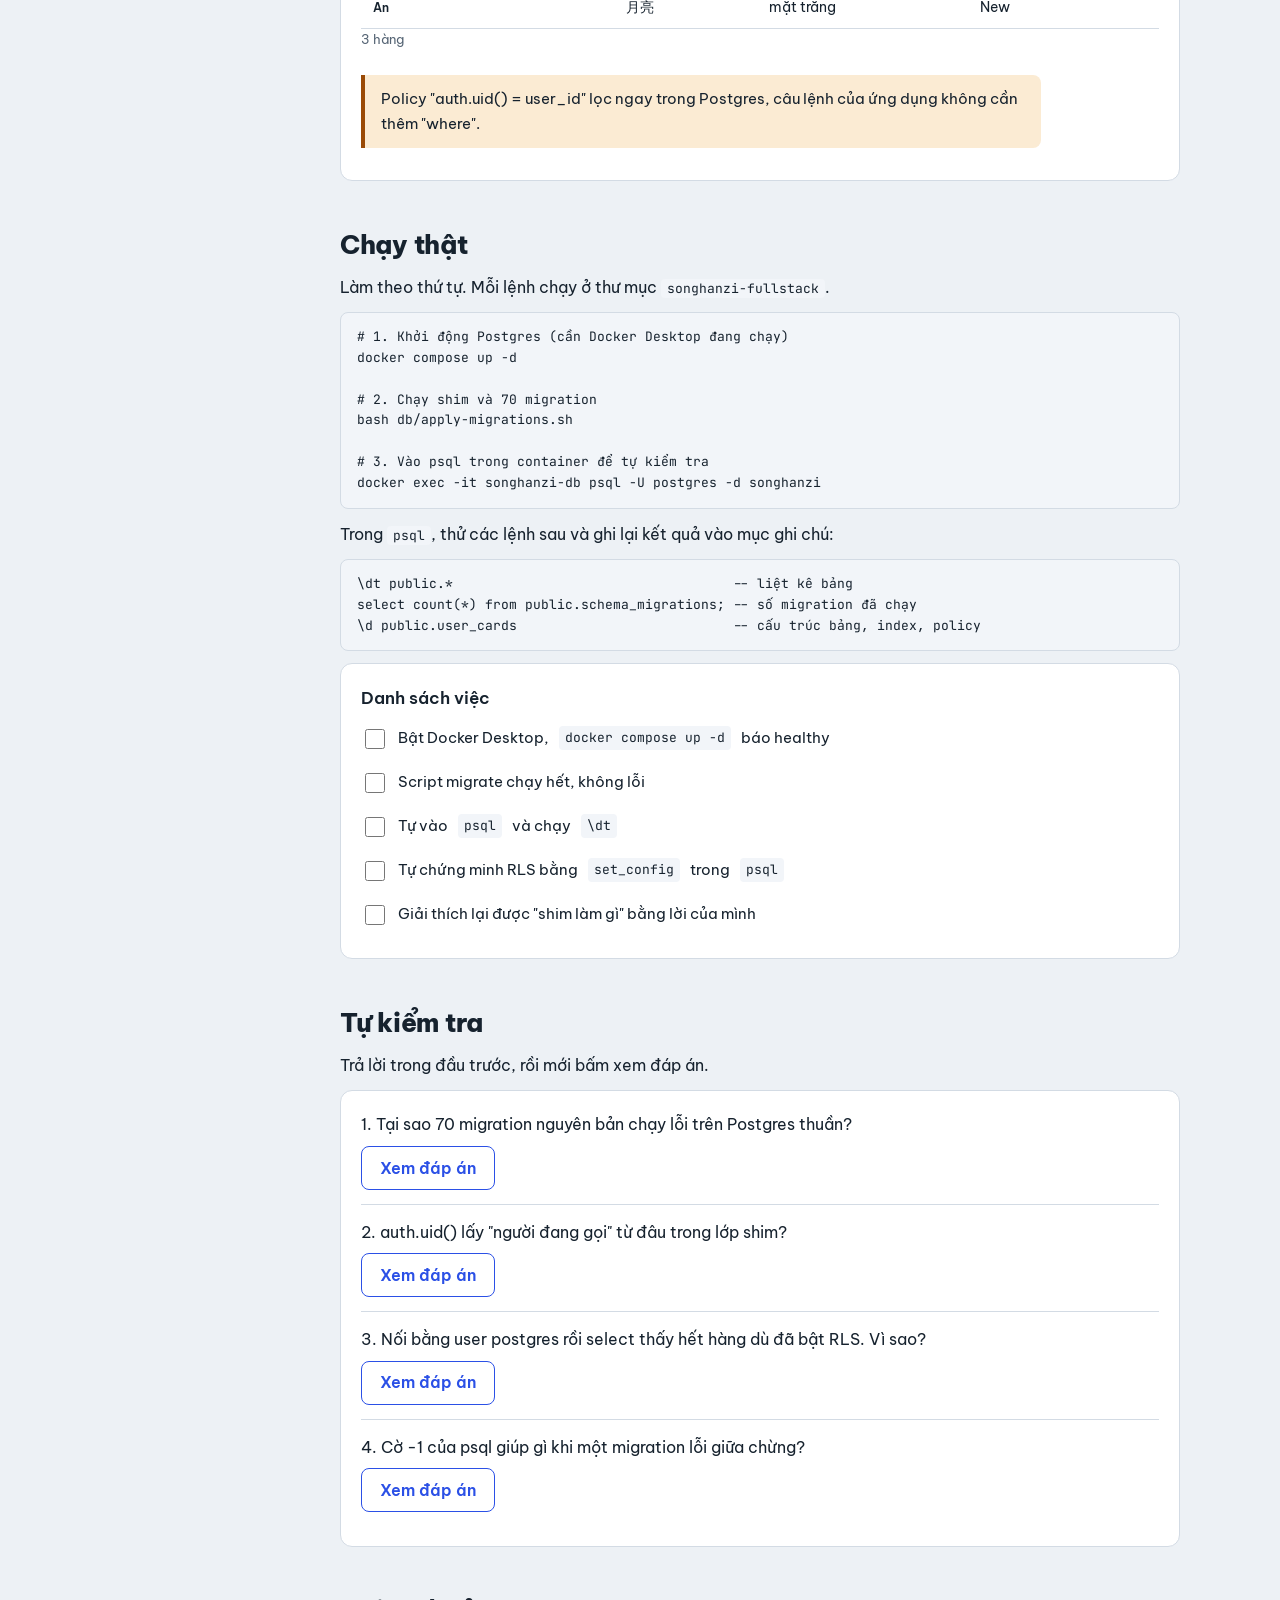
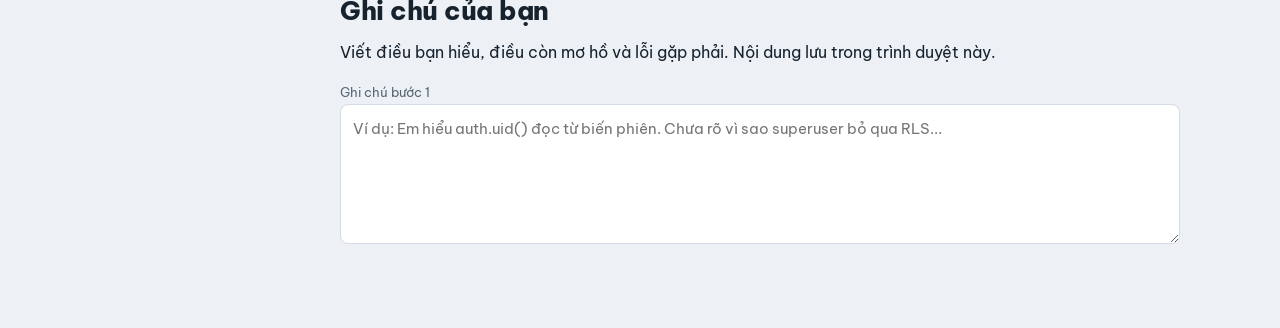
==== commit 363104b3: "feat: thêm trang nền tảng backend, tách CSS dùng chung Co-Authored-By: Claude Sonnet 5.5 <noreply@an" ====
--- a/site/index.html
+++ b/site/index.html
@@ -5,113 +5,7 @@
 <meta name="viewport" content="width=device-width, initial-scale=1, viewport-fit=cover">
 <title>Sổ tay SongHanzi</title>
 <link rel="stylesheet" href="https://fonts.googleapis.com/css2?family=Be+Vietnam+Pro:wght@400;500;600;800&family=JetBrains+Mono:wght@400;500&display=swap">
-<style>
-/* Layout: cột nội dung một dòng đọc, mục lục dính bên trái ở màn rộng. Mỗi bước học là một "chương" có demo tương tác. */
-:root {
-  --bg: #EDF1F5;
-  --surface: #FFFFFF;
-  --ink: #16222E;
-  --muted: #566575;
-  --line: #D3DBE4;
-  --accent: #2B50E6;
-  --accent-soft: #E3E9FD;
-  --ok: #0E7A4F;
-  --ok-soft: #DDF3E8;
-  --warn: #9A4A06;
-  --warn-soft: #FBEBD3;
-  --bad: #B42318;
-  --bad-soft: #FBE1DE;
-  --code-bg: #F2F5F9;
-  --font-body: "Be Vietnam Pro", system-ui, -apple-system, "Segoe UI", sans-serif;
-  --font-mono: "JetBrains Mono", ui-monospace, "Cascadia Code", Consolas, monospace;
-}
-@media (prefers-color-scheme: dark) {
-  :root:not([data-theme="light"]) {
-    --bg: #0F1620; --surface: #17212D; --ink: #E6EDF5; --muted: #93A3B5; --line: #2A3748;
-    --accent: #8EA5FF; --accent-soft: #1E2B52; --ok: #4ADE9B; --ok-soft: #12332A;
-    --warn: #F5B454; --warn-soft: #3A2B12; --bad: #FF8A80; --bad-soft: #3D1B19; --code-bg: #111A25;
-    color-scheme: dark;
-  }
-}
-:root[data-theme="dark"] {
-  --bg: #0F1620; --surface: #17212D; --ink: #E6EDF5; --muted: #93A3B5; --line: #2A3748;
-  --accent: #8EA5FF; --accent-soft: #1E2B52; --ok: #4ADE9B; --ok-soft: #12332A;
-  --warn: #F5B454; --warn-soft: #3A2B12; --bad: #FF8A80; --bad-soft: #3D1B19; --code-bg: #111A25;
-  color-scheme: dark;
-}
-* { box-sizing: border-box; }
-body { margin: 0; }
-[hidden] { display: none !important; }
-body {
-  background: var(--bg); color: var(--ink); font-family: var(--font-body); font-size: 16px; line-height: 1.65;
-  padding-block: 24px 64px;
-  padding-left: max(16px, env(safe-area-inset-left, 0px));
-  padding-right: max(16px, env(safe-area-inset-right, 0px));
-}
-.wrap { max-width: 1080px; margin: 0 auto; display: grid; grid-template-columns: 200px minmax(0, 1fr); gap: 40px; }
-nav.toc { position: sticky; top: calc(env(safe-area-inset-top, 0px) + 16px); align-self: start; font-size: 14px; }
-nav.toc b { display: block; font-size: 12px; letter-spacing: .08em; text-transform: uppercase; color: var(--muted); margin-bottom: 8px; }
-nav.toc a { display: block; padding: 6px 0; color: var(--muted); text-decoration: none; border-left: 2px solid var(--line); padding-left: 12px; }
-nav.toc a:hover, nav.toc a:focus-visible { color: var(--accent); border-left-color: var(--accent); }
-main { min-width: 0; display: flex; flex-direction: column; gap: 48px; }
-h1 { font-size: clamp(30px, 5vw, 46px); line-height: 1.12; font-weight: 800; margin: 0; text-wrap: balance; letter-spacing: -.02em; }
-h2 { font-size: 26px; line-height: 1.25; font-weight: 800; margin: 0 0 12px; text-wrap: balance; letter-spacing: -.01em; }
-h3 { font-size: 17px; margin: 0 0 4px; font-weight: 600; }
-p { margin: 0 0 12px; max-width: 68ch; }
-.eyebrow { font-size: 12px; letter-spacing: .1em; text-transform: uppercase; color: var(--accent); font-weight: 600; margin-bottom: 10px; }
-.lead { font-size: 18px; color: var(--muted); max-width: 60ch; margin-top: 14px; }
-.status { display: inline-flex; gap: 8px; align-items: center; margin-top: 18px; padding: 8px 12px; border-radius: 8px; background: var(--warn-soft); color: var(--warn); font-size: 14px; font-weight: 500; }
-code, pre { font-family: var(--font-mono); font-size: 13px; }
-code { background: var(--code-bg); padding: 1px 6px; border-radius: 4px; overflow-wrap: anywhere; }
-pre { background: var(--code-bg); border: 1px solid var(--line); border-radius: 8px; padding: 14px 16px; margin: 0 0 12px; overflow-x: auto; line-height: 1.6; }
-pre code { background: none; padding: 0; overflow-wrap: normal; }
-.panel { background: var(--surface); border: 1px solid var(--line); border-radius: 12px; padding: 20px; }
-.tablewrap { overflow-x: auto; margin-bottom: 12px; }
-table { border-collapse: collapse; width: 100%; font-size: 14px; }
-th, td { text-align: left; padding: 9px 12px; border-bottom: 1px solid var(--line); vertical-align: top; }
-th { font-size: 12px; letter-spacing: .06em; text-transform: uppercase; color: var(--muted); font-weight: 600; }
-.tag { display: inline-block; padding: 1px 8px; border-radius: 999px; font-size: 12px; font-weight: 600; white-space: nowrap; }
-.tag.keep { background: var(--ok-soft); color: var(--ok); }
-.tag.swap { background: var(--accent-soft); color: var(--accent); }
-.grid2 { display: grid; grid-template-columns: repeat(auto-fit, minmax(260px, 1fr)); gap: 12px; }
-.piece { background: var(--surface); border: 1px solid var(--line); border-radius: 10px; padding: 16px; min-width: 0; }
-.piece p { font-size: 14px; color: var(--muted); margin: 0 0 8px; }
-.piece pre { font-size: 12px; margin: 0; }
-.piece .num { font-family: var(--font-mono); font-size: 12px; color: var(--accent); font-weight: 500; }
-.callout { border-left: 4px solid var(--accent); background: var(--accent-soft); padding: 12px 16px; border-radius: 0 8px 8px 0; margin-bottom: 12px; font-size: 15px; max-width: 68ch; }
-.callout.warn { border-left-color: var(--warn); background: var(--warn-soft); }
-/* demo */
-.controls { display: flex; flex-wrap: wrap; gap: 8px; margin-bottom: 14px; }
-.chip { position: relative; }
-.chip input { position: absolute; opacity: 0; inset: 0; width: 100%; height: 100%; cursor: pointer; margin: 0; }
-.chip span { display: flex; align-items: center; min-height: 44px; padding: 0 14px; border: 1px solid var(--line); border-radius: 8px; font-size: 14px; font-weight: 500; background: var(--surface); }
-.chip input:checked + span { background: var(--accent); color: var(--surface); border-color: var(--accent); }
-.chip input:focus-visible + span { outline: 3px solid var(--accent); outline-offset: 2px; }
-.switch { display: flex; align-items: center; gap: 10px; min-height: 44px; font-size: 14px; font-weight: 500; cursor: pointer; }
-.switch input { width: 20px; height: 20px; accent-color: var(--accent); }
-button { font: inherit; }
-.btn { min-height: 44px; padding: 0 18px; border-radius: 8px; border: 0; background: var(--accent); color: var(--surface); font-weight: 600; cursor: pointer; }
-.btn.ghost { background: transparent; color: var(--accent); border: 1px solid var(--accent); }
-.btn:focus-visible, button:focus-visible { outline: 3px solid var(--accent); outline-offset: 2px; }
-.row-owner { font-size: 12px; font-weight: 600; }
-.empty { padding: 18px; text-align: center; color: var(--muted); border: 1px dashed var(--line); border-radius: 8px; }
-.log { font-family: var(--font-mono); font-size: 13px; background: var(--code-bg); border: 1px solid var(--line); border-radius: 8px; padding: 14px 16px; min-height: 120px; line-height: 1.7; overflow-x: auto; }
-.log .ok { color: var(--ok); } .log .bad { color: var(--bad); } .log .dim { color: var(--muted); }
-.q { border-top: 1px solid var(--line); padding: 14px 0; }
-.q:first-of-type { border-top: 0; padding-top: 0; }
-.q .ans { margin-top: 10px; padding: 10px 14px; border-radius: 8px; background: var(--ok-soft); color: var(--ink); font-size: 15px; }
-textarea { width: 100%; min-height: 140px; font: inherit; font-size: 15px; color: var(--ink); background: var(--surface); border: 1px solid var(--line); border-radius: 8px; padding: 12px; resize: vertical; }
-.check { display: flex; align-items: flex-start; gap: 10px; min-height: 44px; padding: 8px 0; cursor: pointer; font-size: 15px; }
-.check input { width: 20px; height: 20px; margin-top: 3px; accent-color: var(--accent); flex: none; }
-.small { font-size: 13px; color: var(--muted); }
-@media (max-width: 820px) {
-  .wrap { grid-template-columns: minmax(0, 1fr); gap: 24px; }
-  nav.toc { position: static; display: flex; flex-wrap: wrap; gap: 4px 16px; }
-  nav.toc b { width: 100%; }
-  nav.toc a { border-left: 0; padding-left: 0; }
-}
-@media (prefers-reduced-motion: reduce) { * { scroll-behavior: auto !important; } }
-</style>
+<link rel="stylesheet" href="style.css">
 
 <div class="wrap">
   <nav class="toc" aria-label="Mục lục">
@@ -124,6 +18,7 @@
     <a href="#chay-that">Chạy thật</a>
     <a href="#tu-kiem-tra">Tự kiểm tra</a>
     <a href="#ghi-chu">Ghi chú của bạn</a>
+    <a href="backend.html" style="margin-top:12px;color:var(--accent);font-weight:600">Nền tảng backend →</a>
   </nav>
 
   <main>
--- a/site/style.css
+++ b/site/style.css
@@ -0,0 +1,105 @@
+/* Layout: cột nội dung một dòng đọc, mục lục dính bên trái ở màn rộng. Mỗi bước học là một "chương" có demo tương tác. */
+:root {
+  --bg: #EDF1F5;
+  --surface: #FFFFFF;
+  --ink: #16222E;
+  --muted: #566575;
+  --line: #D3DBE4;
+  --accent: #2B50E6;
+  --accent-soft: #E3E9FD;
+  --ok: #0E7A4F;
+  --ok-soft: #DDF3E8;
+  --warn: #9A4A06;
+  --warn-soft: #FBEBD3;
+  --bad: #B42318;
+  --bad-soft: #FBE1DE;
+  --code-bg: #F2F5F9;
+  --font-body: "Be Vietnam Pro", system-ui, -apple-system, "Segoe UI", sans-serif;
+  --font-mono: "JetBrains Mono", ui-monospace, "Cascadia Code", Consolas, monospace;
+}
+@media (prefers-color-scheme: dark) {
+  :root:not([data-theme="light"]) {
+    --bg: #0F1620; --surface: #17212D; --ink: #E6EDF5; --muted: #93A3B5; --line: #2A3748;
+    --accent: #8EA5FF; --accent-soft: #1E2B52; --ok: #4ADE9B; --ok-soft: #12332A;
+    --warn: #F5B454; --warn-soft: #3A2B12; --bad: #FF8A80; --bad-soft: #3D1B19; --code-bg: #111A25;
+    color-scheme: dark;
+  }
+}
+:root[data-theme="dark"] {
+  --bg: #0F1620; --surface: #17212D; --ink: #E6EDF5; --muted: #93A3B5; --line: #2A3748;
+  --accent: #8EA5FF; --accent-soft: #1E2B52; --ok: #4ADE9B; --ok-soft: #12332A;
+  --warn: #F5B454; --warn-soft: #3A2B12; --bad: #FF8A80; --bad-soft: #3D1B19; --code-bg: #111A25;
+  color-scheme: dark;
+}
+* { box-sizing: border-box; }
+body { margin: 0; }
+[hidden] { display: none !important; }
+body {
+  background: var(--bg); color: var(--ink); font-family: var(--font-body); font-size: 16px; line-height: 1.65;
+  padding-block: 24px 64px;
+  padding-left: max(16px, env(safe-area-inset-left, 0px));
+  padding-right: max(16px, env(safe-area-inset-right, 0px));
+}
+.wrap { max-width: 1080px; margin: 0 auto; display: grid; grid-template-columns: 200px minmax(0, 1fr); gap: 40px; }
+nav.toc { position: sticky; top: calc(env(safe-area-inset-top, 0px) + 16px); align-self: start; font-size: 14px; }
+nav.toc b { display: block; font-size: 12px; letter-spacing: .08em; text-transform: uppercase; color: var(--muted); margin-bottom: 8px; }
+nav.toc a { display: block; padding: 6px 0; color: var(--muted); text-decoration: none; border-left: 2px solid var(--line); padding-left: 12px; }
+nav.toc a:hover, nav.toc a:focus-visible { color: var(--accent); border-left-color: var(--accent); }
+main { min-width: 0; display: flex; flex-direction: column; gap: 48px; }
+h1 { font-size: clamp(30px, 5vw, 46px); line-height: 1.12; font-weight: 800; margin: 0; text-wrap: balance; letter-spacing: -.02em; }
+h2 { font-size: 26px; line-height: 1.25; font-weight: 800; margin: 0 0 12px; text-wrap: balance; letter-spacing: -.01em; }
+h3 { font-size: 17px; margin: 0 0 4px; font-weight: 600; }
+p { margin: 0 0 12px; max-width: 68ch; }
+.eyebrow { font-size: 12px; letter-spacing: .1em; text-transform: uppercase; color: var(--accent); font-weight: 600; margin-bottom: 10px; }
+.lead { font-size: 18px; color: var(--muted); max-width: 60ch; margin-top: 14px; }
+.status { display: inline-flex; gap: 8px; align-items: center; margin-top: 18px; padding: 8px 12px; border-radius: 8px; background: var(--warn-soft); color: var(--warn); font-size: 14px; font-weight: 500; }
+code, pre { font-family: var(--font-mono); font-size: 13px; }
+code { background: var(--code-bg); padding: 1px 6px; border-radius: 4px; overflow-wrap: anywhere; }
+pre { background: var(--code-bg); border: 1px solid var(--line); border-radius: 8px; padding: 14px 16px; margin: 0 0 12px; overflow-x: auto; line-height: 1.6; }
+pre code { background: none; padding: 0; overflow-wrap: normal; }
+.panel { background: var(--surface); border: 1px solid var(--line); border-radius: 12px; padding: 20px; }
+.tablewrap { overflow-x: auto; margin-bottom: 12px; }
+table { border-collapse: collapse; width: 100%; font-size: 14px; }
+th, td { text-align: left; padding: 9px 12px; border-bottom: 1px solid var(--line); vertical-align: top; }
+th { font-size: 12px; letter-spacing: .06em; text-transform: uppercase; color: var(--muted); font-weight: 600; }
+.tag { display: inline-block; padding: 1px 8px; border-radius: 999px; font-size: 12px; font-weight: 600; white-space: nowrap; }
+.tag.keep { background: var(--ok-soft); color: var(--ok); }
+.tag.swap { background: var(--accent-soft); color: var(--accent); }
+.grid2 { display: grid; grid-template-columns: repeat(auto-fit, minmax(260px, 1fr)); gap: 12px; }
+.piece { background: var(--surface); border: 1px solid var(--line); border-radius: 10px; padding: 16px; min-width: 0; }
+.piece p { font-size: 14px; color: var(--muted); margin: 0 0 8px; }
+.piece pre { font-size: 12px; margin: 0; }
+.piece .num { font-family: var(--font-mono); font-size: 12px; color: var(--accent); font-weight: 500; }
+.callout { border-left: 4px solid var(--accent); background: var(--accent-soft); padding: 12px 16px; border-radius: 0 8px 8px 0; margin-bottom: 12px; font-size: 15px; max-width: 68ch; }
+.callout.warn { border-left-color: var(--warn); background: var(--warn-soft); }
+/* demo */
+.controls { display: flex; flex-wrap: wrap; gap: 8px; margin-bottom: 14px; }
+.chip { position: relative; }
+.chip input { position: absolute; opacity: 0; inset: 0; width: 100%; height: 100%; cursor: pointer; margin: 0; }
+.chip span { display: flex; align-items: center; min-height: 44px; padding: 0 14px; border: 1px solid var(--line); border-radius: 8px; font-size: 14px; font-weight: 500; background: var(--surface); }
+.chip input:checked + span { background: var(--accent); color: var(--surface); border-color: var(--accent); }
+.chip input:focus-visible + span { outline: 3px solid var(--accent); outline-offset: 2px; }
+.switch { display: flex; align-items: center; gap: 10px; min-height: 44px; font-size: 14px; font-weight: 500; cursor: pointer; }
+.switch input { width: 20px; height: 20px; accent-color: var(--accent); }
+button { font: inherit; }
+.btn { min-height: 44px; padding: 0 18px; border-radius: 8px; border: 0; background: var(--accent); color: var(--surface); font-weight: 600; cursor: pointer; }
+.btn.ghost { background: transparent; color: var(--accent); border: 1px solid var(--accent); }
+.btn:focus-visible, button:focus-visible { outline: 3px solid var(--accent); outline-offset: 2px; }
+.row-owner { font-size: 12px; font-weight: 600; }
+.empty { padding: 18px; text-align: center; color: var(--muted); border: 1px dashed var(--line); border-radius: 8px; }
+.log { font-family: var(--font-mono); font-size: 13px; background: var(--code-bg); border: 1px solid var(--line); border-radius: 8px; padding: 14px 16px; min-height: 120px; line-height: 1.7; overflow-x: auto; }
+.log .ok { color: var(--ok); } .log .bad { color: var(--bad); } .log .dim { color: var(--muted); }
+.q { border-top: 1px solid var(--line); padding: 14px 0; }
+.q:first-of-type { border-top: 0; padding-top: 0; }
+.q .ans { margin-top: 10px; padding: 10px 14px; border-radius: 8px; background: var(--ok-soft); color: var(--ink); font-size: 15px; }
+textarea { width: 100%; min-height: 140px; font: inherit; font-size: 15px; color: var(--ink); background: var(--surface); border: 1px solid var(--line); border-radius: 8px; padding: 12px; resize: vertical; }
+.check { display: flex; align-items: flex-start; gap: 10px; min-height: 44px; padding: 8px 0; cursor: pointer; font-size: 15px; }
+.check input { width: 20px; height: 20px; margin-top: 3px; accent-color: var(--accent); flex: none; }
+.small { font-size: 13px; color: var(--muted); }
+@media (max-width: 820px) {
+  .wrap { grid-template-columns: minmax(0, 1fr); gap: 24px; }
+  nav.toc { position: static; display: flex; flex-wrap: wrap; gap: 4px 16px; }
+  nav.toc b { width: 100%; }
+  nav.toc a { border-left: 0; padding-left: 0; }
+}
+@media (prefers-reduced-motion: reduce) { * { scroll-behavior: auto !important; } }
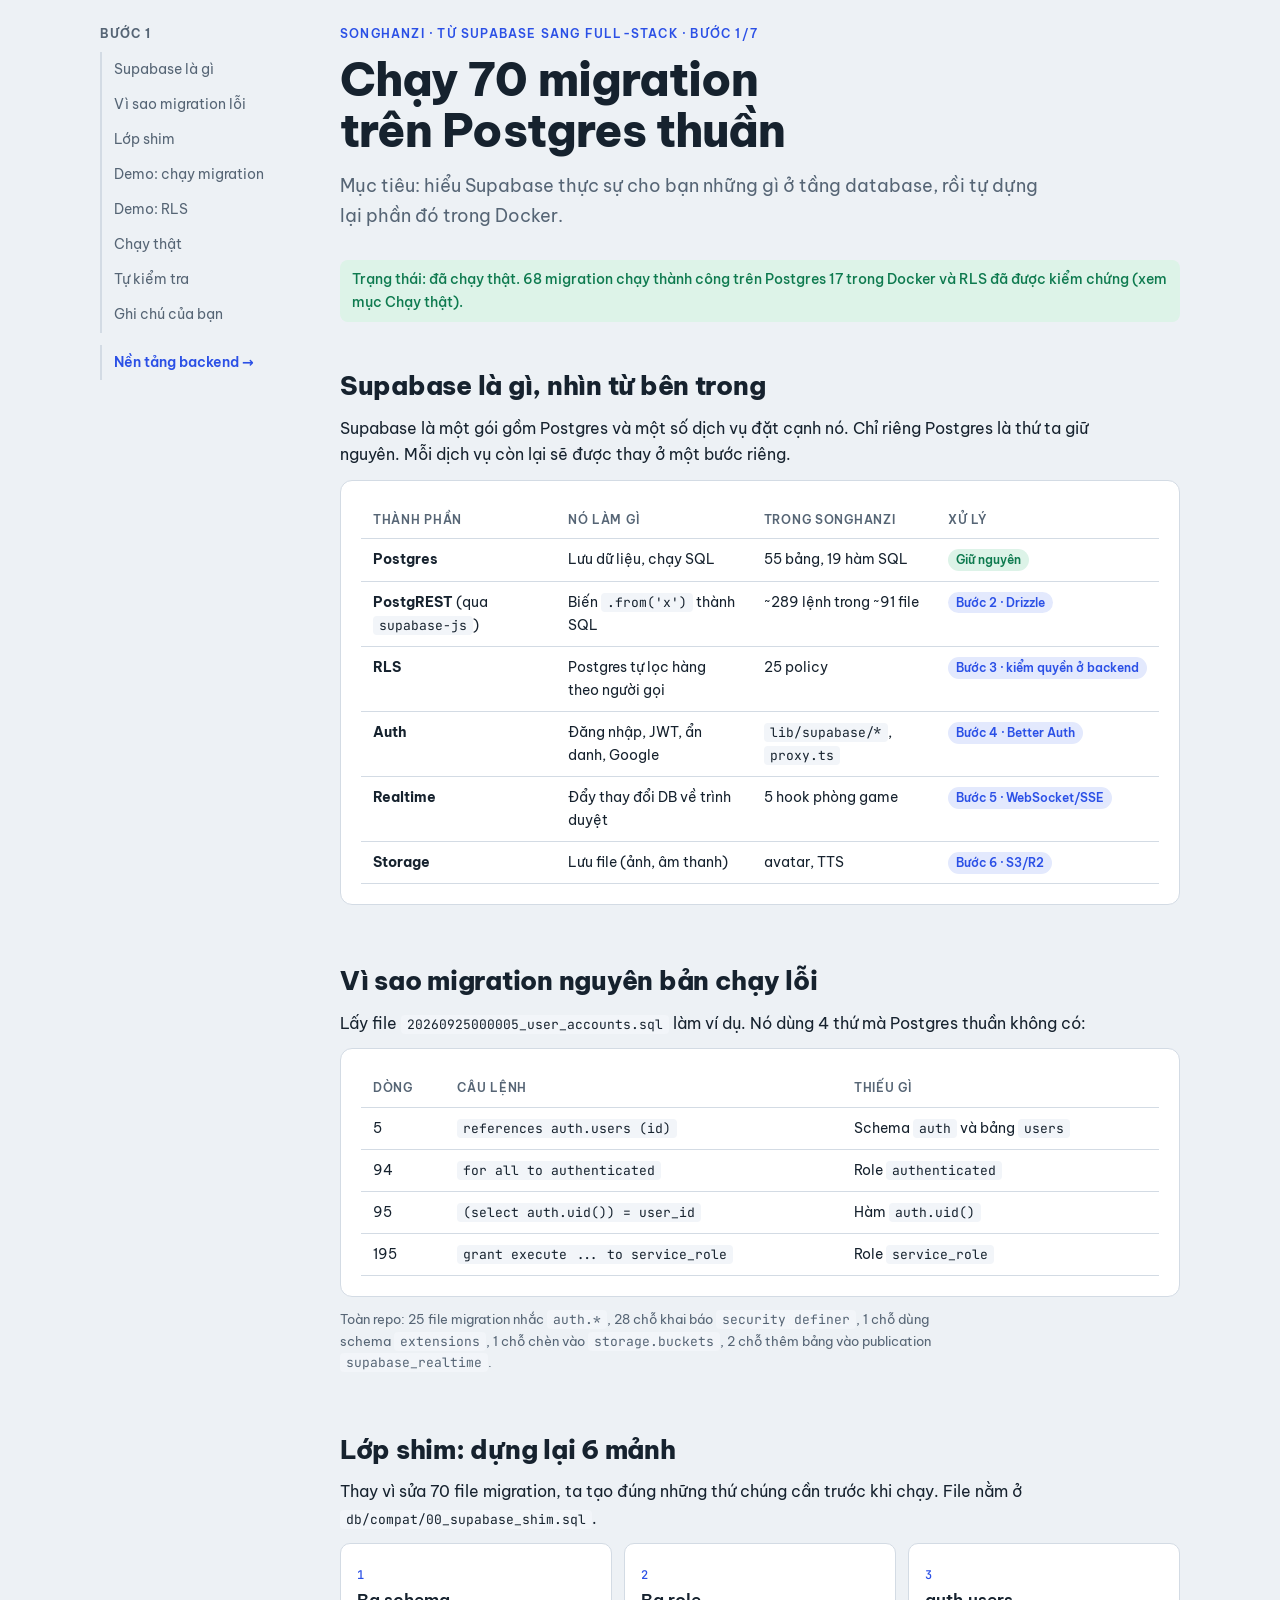
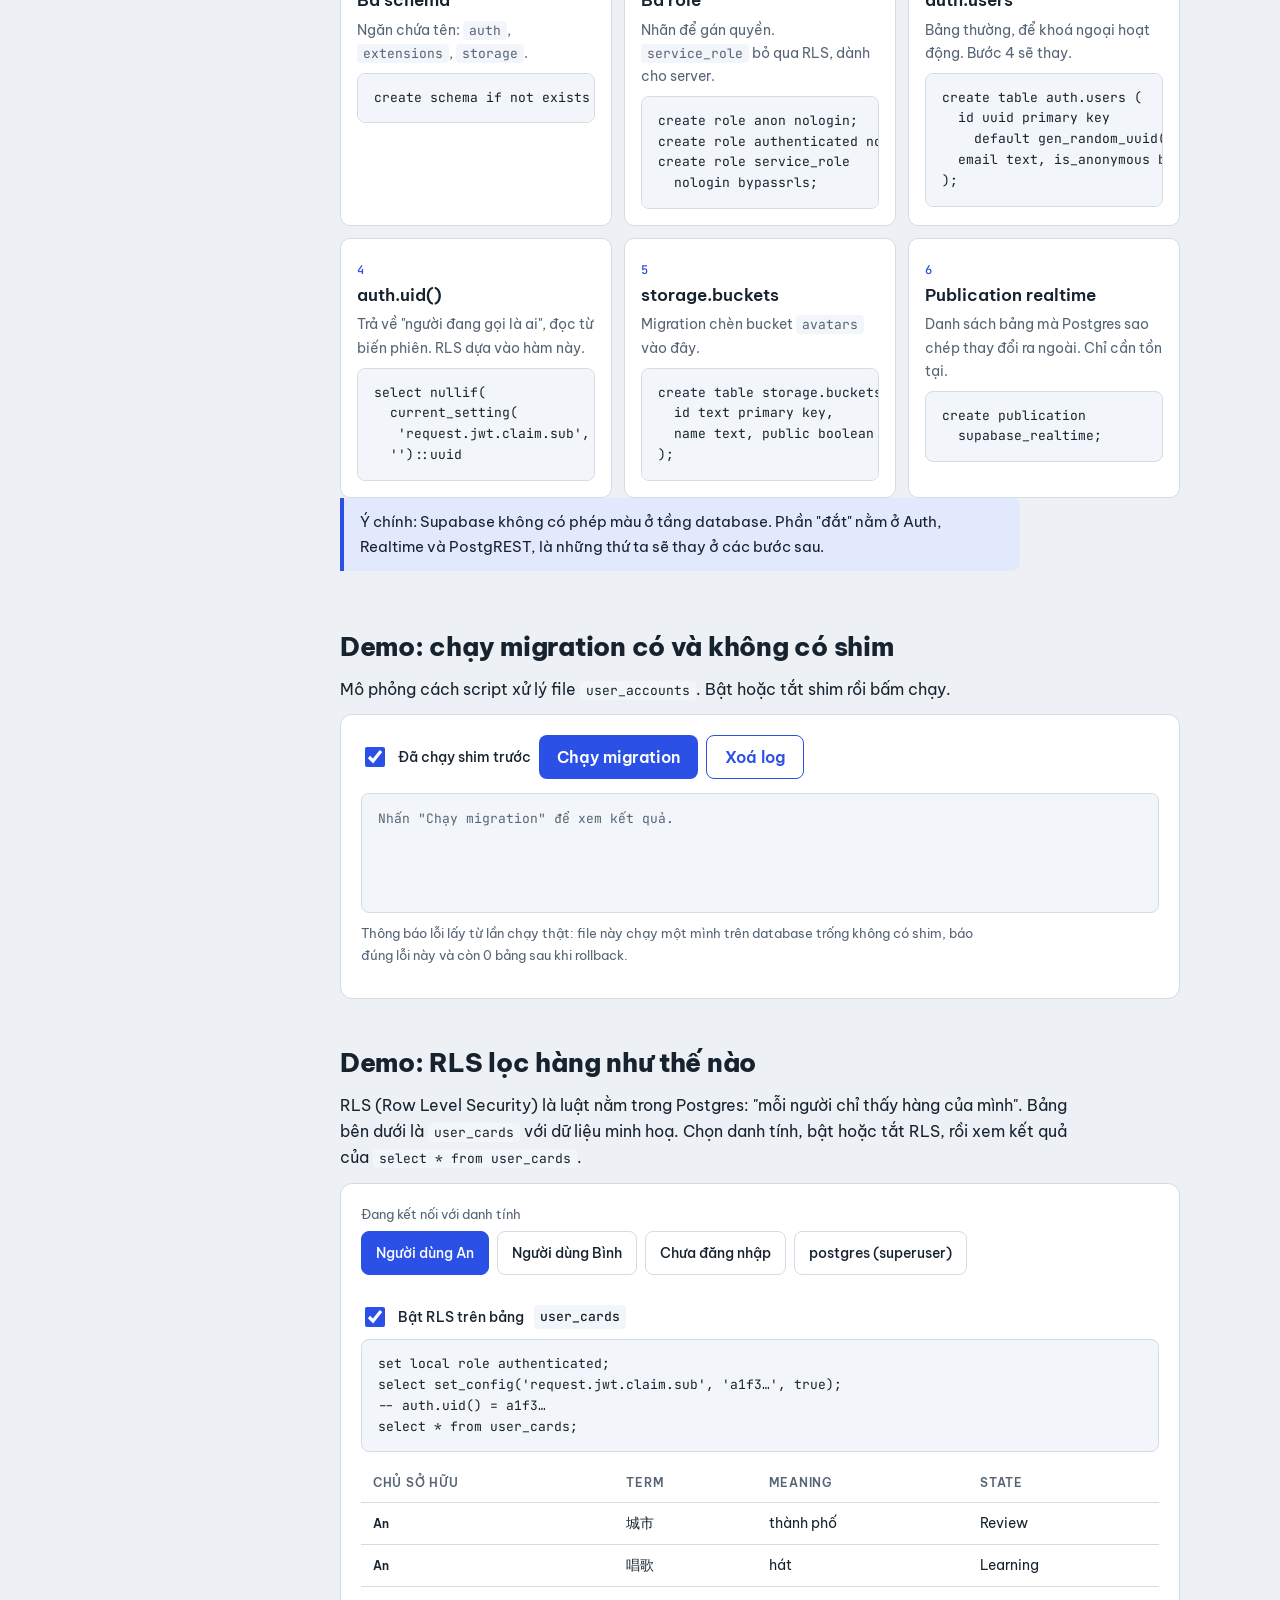
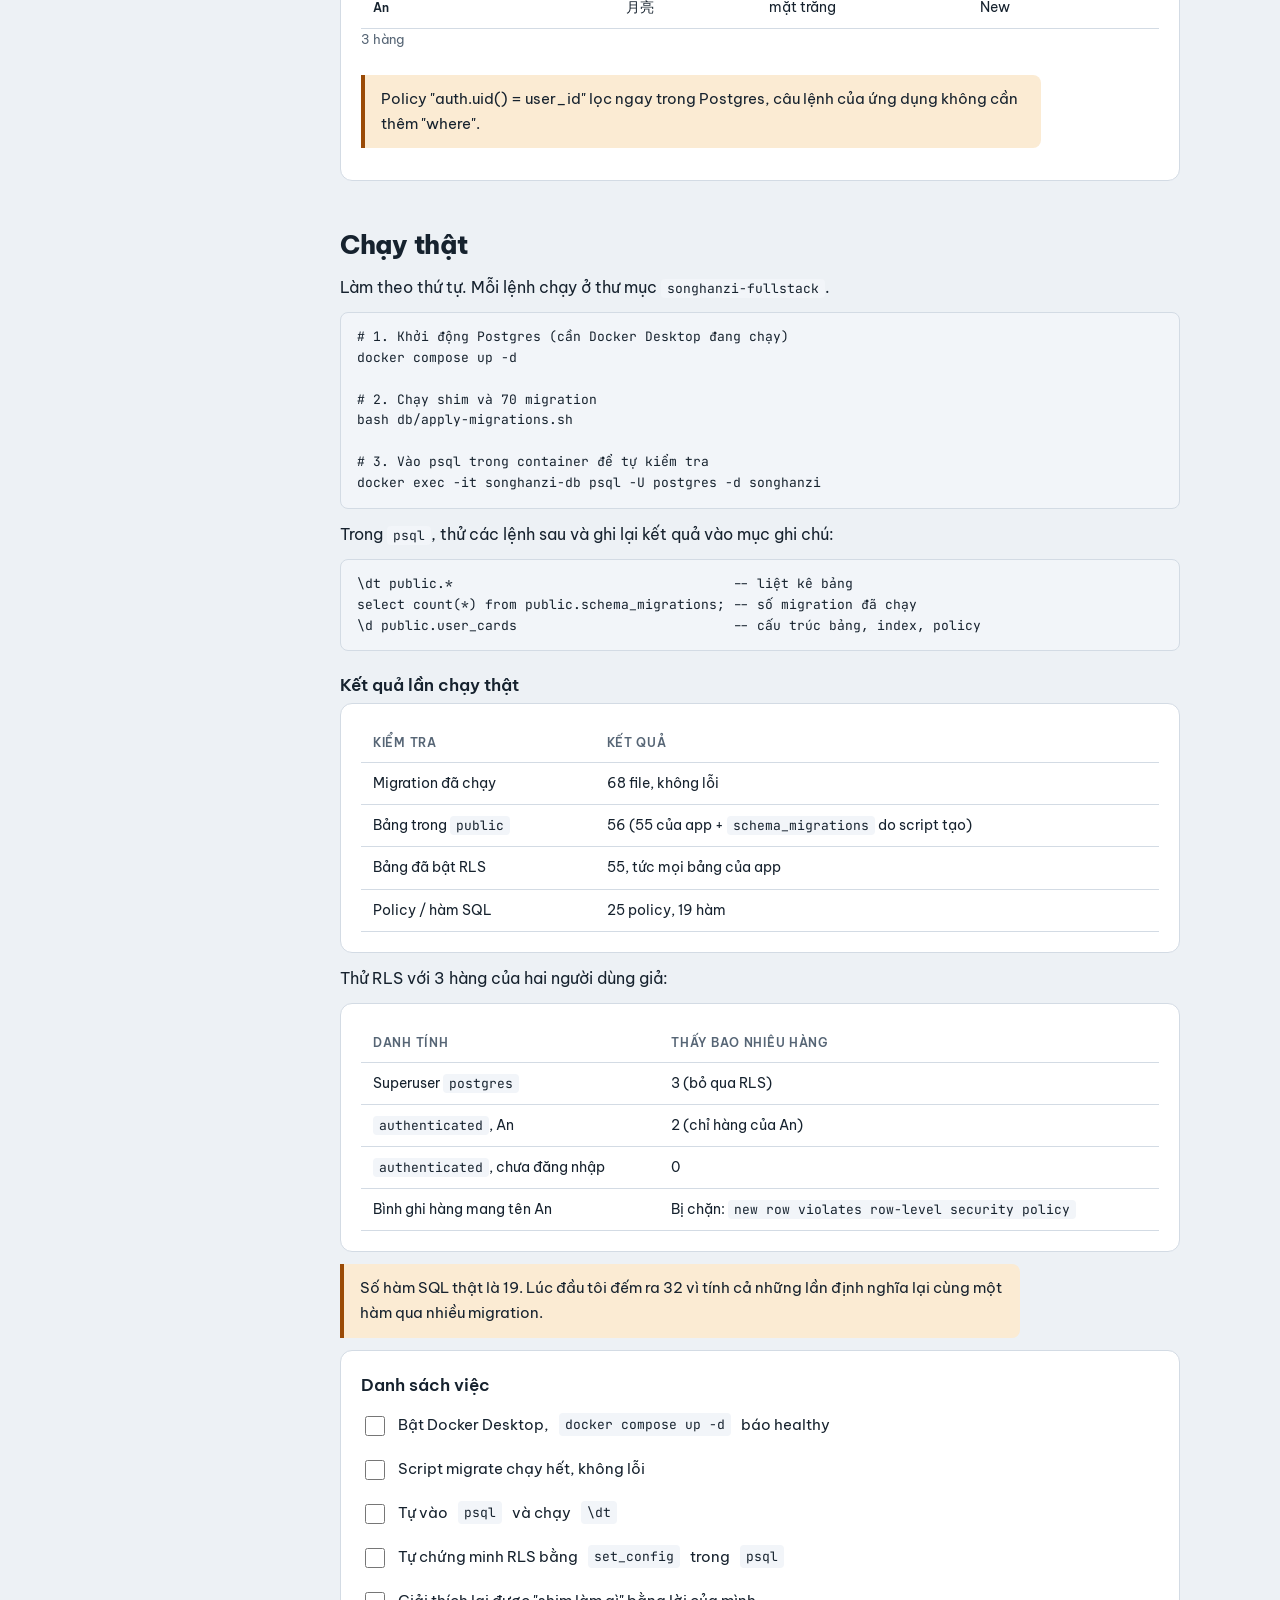
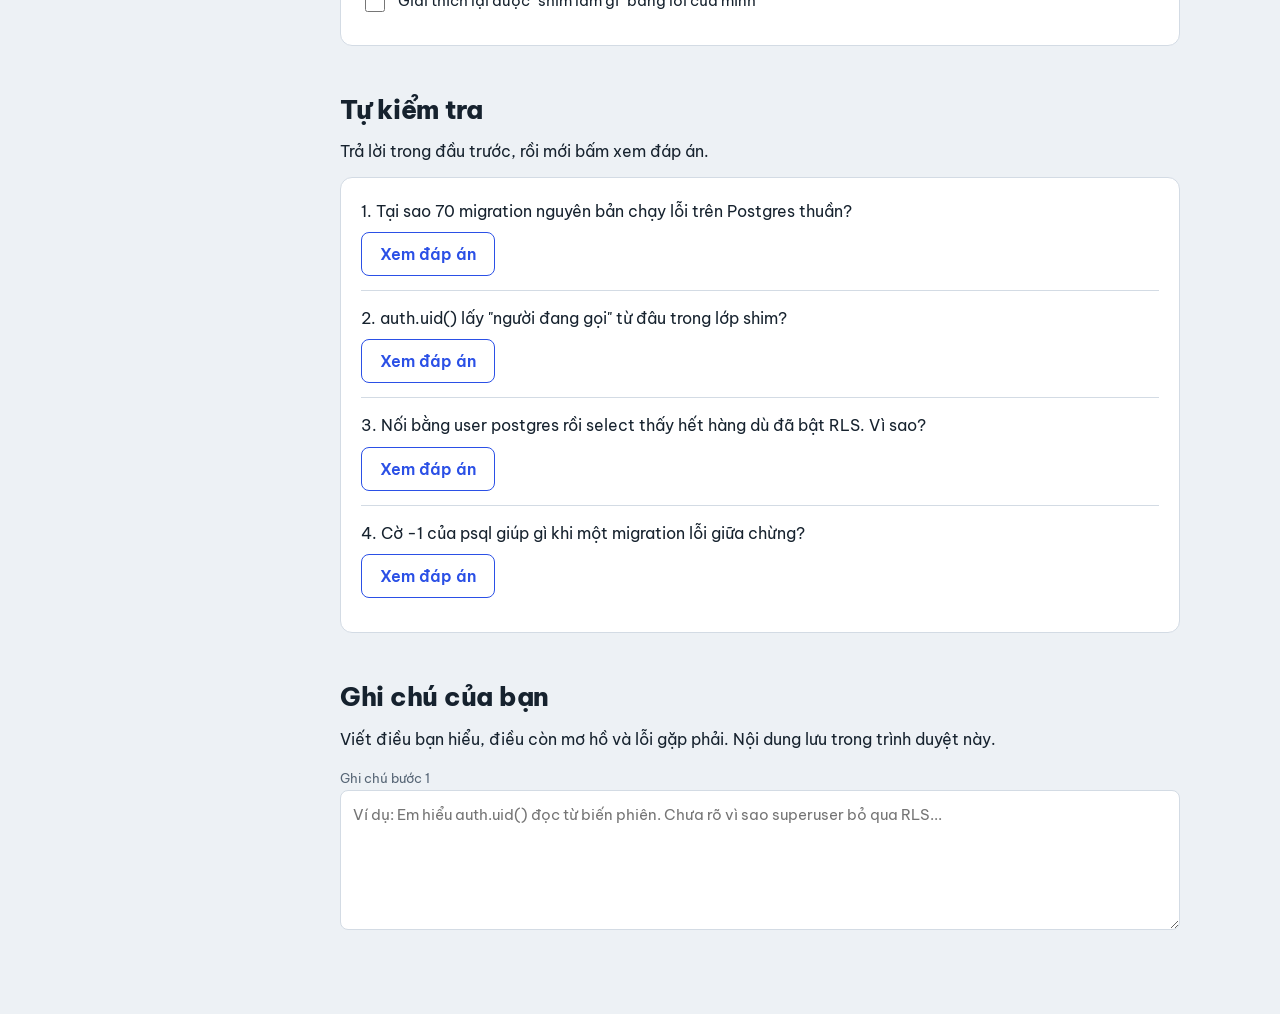
==== commit b555d433: "docs: ghi kết quả chạy thật bước 1, sửa số liệu hàm SQL Co-Authored-By: Claude Sonnet 5.5 <noreply@a" ====
--- a/site/index.html
+++ b/site/index.html
@@ -26,7 +26,7 @@
       <div class="eyebrow">SongHanzi · Từ Supabase sang full-stack · Bước 1/7</div>
       <h1>Chạy 70 migration trên Postgres thuần</h1>
       <p class="lead">Mục tiêu: hiểu Supabase thực sự cho bạn những gì ở tầng database, rồi tự dựng lại phần đó trong Docker.</p>
-      <div class="status" role="status">Trạng thái: file đã viết xong, chưa chạy vì Docker Desktop chưa bật. Các dòng "dự kiến" bên dưới sẽ được xác nhận khi chạy thật.</div>
+      <div class="status" role="status" style="background:var(--ok-soft);color:var(--ok)">Trạng thái: đã chạy thật. 68 migration chạy thành công trên Postgres 17 trong Docker và RLS đã được kiểm chứng (xem mục Chạy thật).</div>
     </header>
 
     <section id="tong-quan">
@@ -36,7 +36,7 @@
         <table>
           <thead><tr><th>Thành phần</th><th>Nó làm gì</th><th>Trong SongHanzi</th><th>Xử lý</th></tr></thead>
           <tbody>
-            <tr><td><b>Postgres</b></td><td>Lưu dữ liệu, chạy SQL</td><td>56 bảng, 32 hàm SQL</td><td><span class="tag keep">Giữ nguyên</span></td></tr>
+            <tr><td><b>Postgres</b></td><td>Lưu dữ liệu, chạy SQL</td><td>55 bảng, 19 hàm SQL</td><td><span class="tag keep">Giữ nguyên</span></td></tr>
             <tr><td><b>PostgREST</b> (qua <code>supabase-js</code>)</td><td>Biến <code>.from('x')</code> thành SQL</td><td>~289 lệnh trong ~91 file</td><td><span class="tag swap">Bước 2 · Drizzle</span></td></tr>
             <tr><td><b>RLS</b></td><td>Postgres tự lọc hàng theo người gọi</td><td>25 policy</td><td><span class="tag swap">Bước 3 · kiểm quyền ở backend</span></td></tr>
             <tr><td><b>Auth</b></td><td>Đăng nhập, JWT, ẩn danh, Google</td><td><code>lib/supabase/*</code>, <code>proxy.ts</code></td><td><span class="tag swap">Bước 4 · Better Auth</span></td></tr>
@@ -61,7 +61,7 @@
           </tbody>
         </table>
       </div>
-      <p class="small">Toàn repo: 25 file migration nhắc <code>auth.*</code>, 28 hàm <code>security definer</code>, 1 chỗ dùng schema <code>extensions</code>, 1 chỗ chèn vào <code>storage.buckets</code>, 2 chỗ thêm bảng vào publication <code>supabase_realtime</code>.</p>
+      <p class="small">Toàn repo: 25 file migration nhắc <code>auth.*</code>, 28 chỗ khai báo <code>security definer</code>, 1 chỗ dùng schema <code>extensions</code>, 1 chỗ chèn vào <code>storage.buckets</code>, 2 chỗ thêm bảng vào publication <code>supabase_realtime</code>.</p>
     </section>
 
     <section id="shim">
@@ -102,7 +102,7 @@
           <button class="btn ghost" id="resetMig" type="button">Xoá log</button>
         </div>
         <div class="log" id="migLog" aria-live="polite"><span class="dim">Nhấn "Chạy migration" để xem kết quả.</span></div>
-        <p class="small" style="margin-top:10px">Kết quả này là mô phỏng theo cách Postgres báo lỗi; lần chạy thật sẽ được ghi lại ở mục "Chạy thật".</p>
+        <p class="small" style="margin-top:10px">Thông báo lỗi lấy từ lần chạy thật: file này chạy một mình trên database trống không có shim, báo đúng lỗi này và còn 0 bảng sau khi rollback.</p>
       </div>
     </section>
 
@@ -141,6 +141,32 @@
       <pre><code>\dt public.*                                   -- liệt kê bảng
 select count(*) from public.schema_migrations; -- số migration đã chạy
 \d public.user_cards                           -- cấu trúc bảng, index, policy</code></pre>
+
+      <h3 style="margin-top:20px">Kết quả lần chạy thật</h3>
+      <div class="panel tablewrap">
+        <table>
+          <thead><tr><th>Kiểm tra</th><th>Kết quả</th></tr></thead>
+          <tbody>
+            <tr><td>Migration đã chạy</td><td>68 file, không lỗi</td></tr>
+            <tr><td>Bảng trong <code>public</code></td><td>56 (55 của app + <code>schema_migrations</code> do script tạo)</td></tr>
+            <tr><td>Bảng đã bật RLS</td><td>55, tức mọi bảng của app</td></tr>
+            <tr><td>Policy / hàm SQL</td><td>25 policy, 19 hàm</td></tr>
+          </tbody>
+        </table>
+      </div>
+      <p>Thử RLS với 3 hàng của hai người dùng giả:</p>
+      <div class="panel tablewrap">
+        <table>
+          <thead><tr><th>Danh tính</th><th>Thấy bao nhiêu hàng</th></tr></thead>
+          <tbody>
+            <tr><td>Superuser <code>postgres</code></td><td>3 (bỏ qua RLS)</td></tr>
+            <tr><td><code>authenticated</code>, An</td><td>2 (chỉ hàng của An)</td></tr>
+            <tr><td><code>authenticated</code>, chưa đăng nhập</td><td>0</td></tr>
+            <tr><td>Bình ghi hàng mang tên An</td><td>Bị chặn: <code>new row violates row-level security policy</code></td></tr>
+          </tbody>
+        </table>
+      </div>
+      <div class="callout warn">Số hàm SQL thật là 19. Lúc đầu tôi đếm ra 32 vì tính cả những lần định nghĩa lại cùng một hàm qua nhiều migration.</div>
       <div class="panel">
         <h3 style="margin-bottom:6px">Danh sách việc</h3>
         <label class="check"><input type="checkbox" data-k="docker"> Bật Docker Desktop, <code>docker compose up -d</code> báo healthy</label>
@@ -192,7 +218,7 @@
       line('ok', '  ✓ grant execute ... to service_role');
       line('ok', '  COMMIT, ghi vào schema_migrations');
     } else {
-      line('bad', '  ✗ ERROR: schema "auth" does not exist   (dự kiến)');
+      line('bad', '  ✗ ERROR: schema "auth" does not exist   ');
       line('bad', '  ROLLBACK: cờ -1 hủy cả giao dịch, không còn bảng nửa vời');
       line('dim', '  Script dừng nhờ ON_ERROR_STOP, các file sau không chạy.');
     }
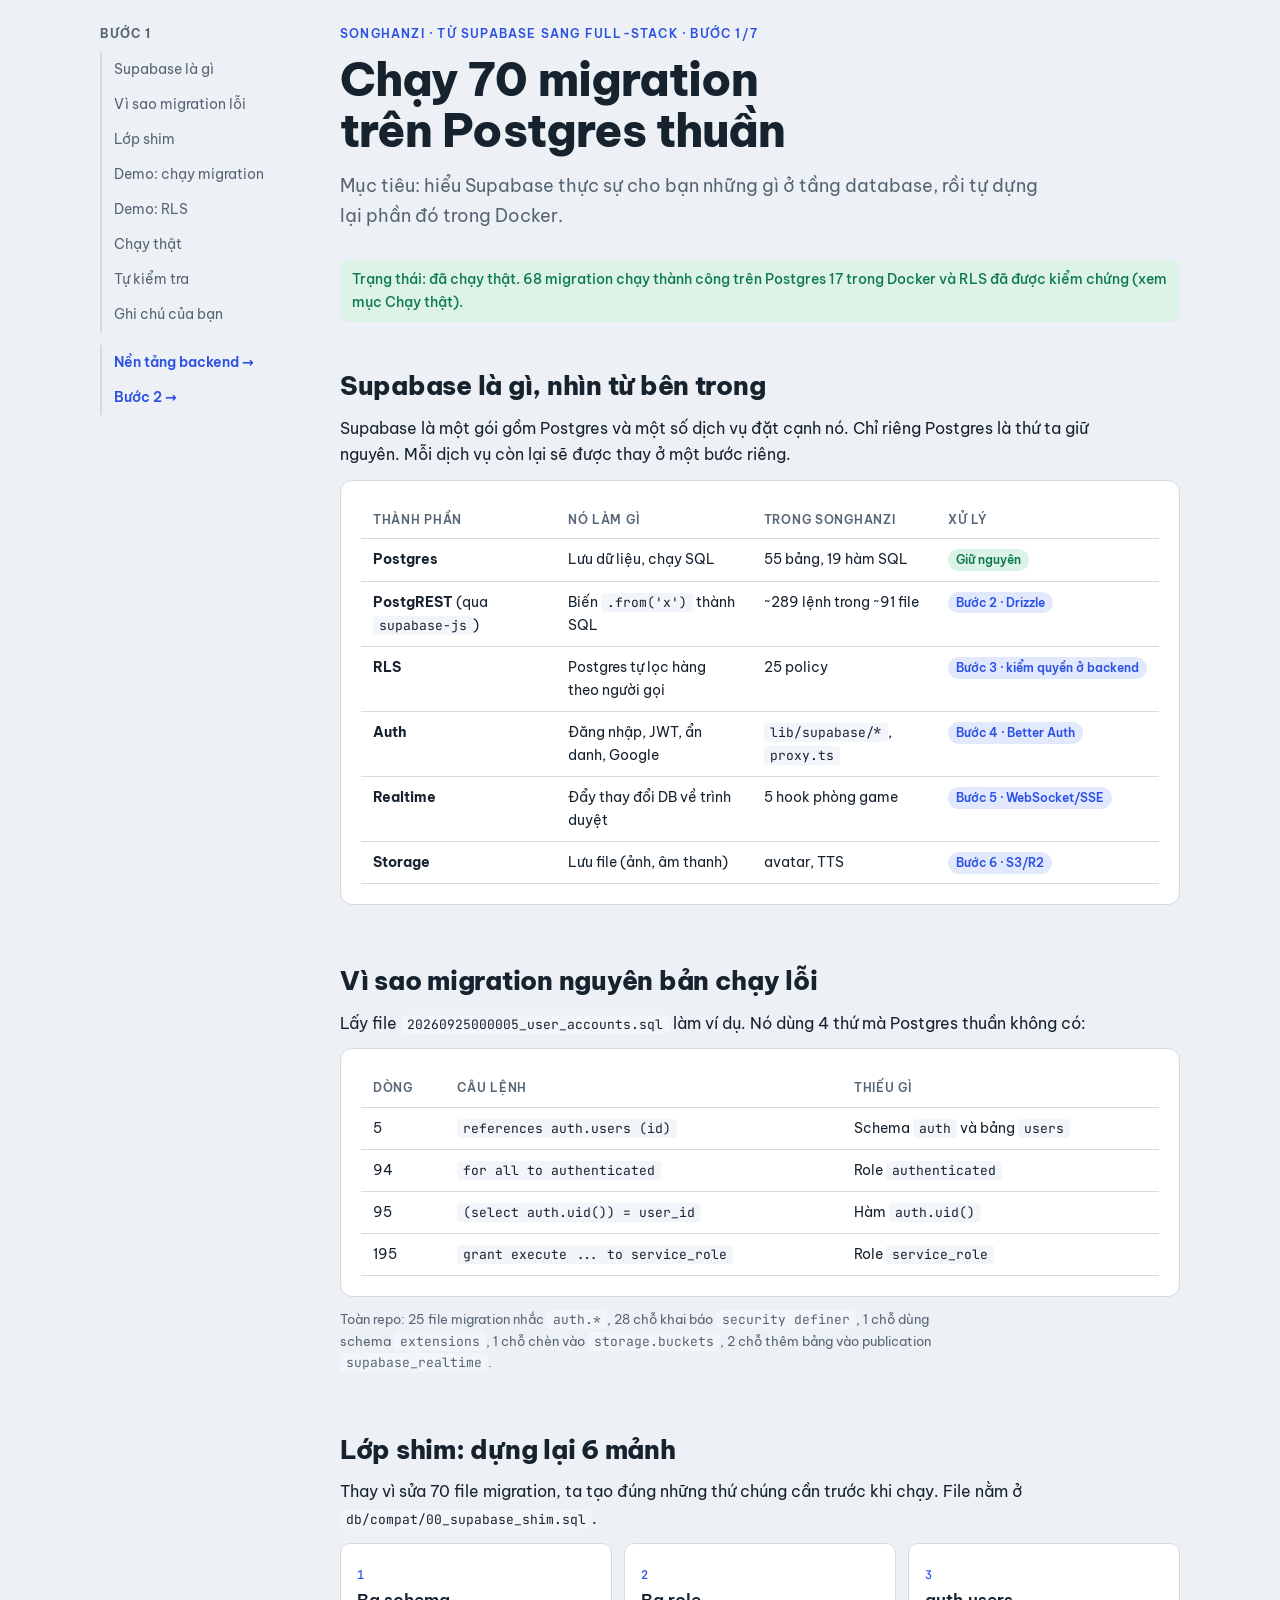
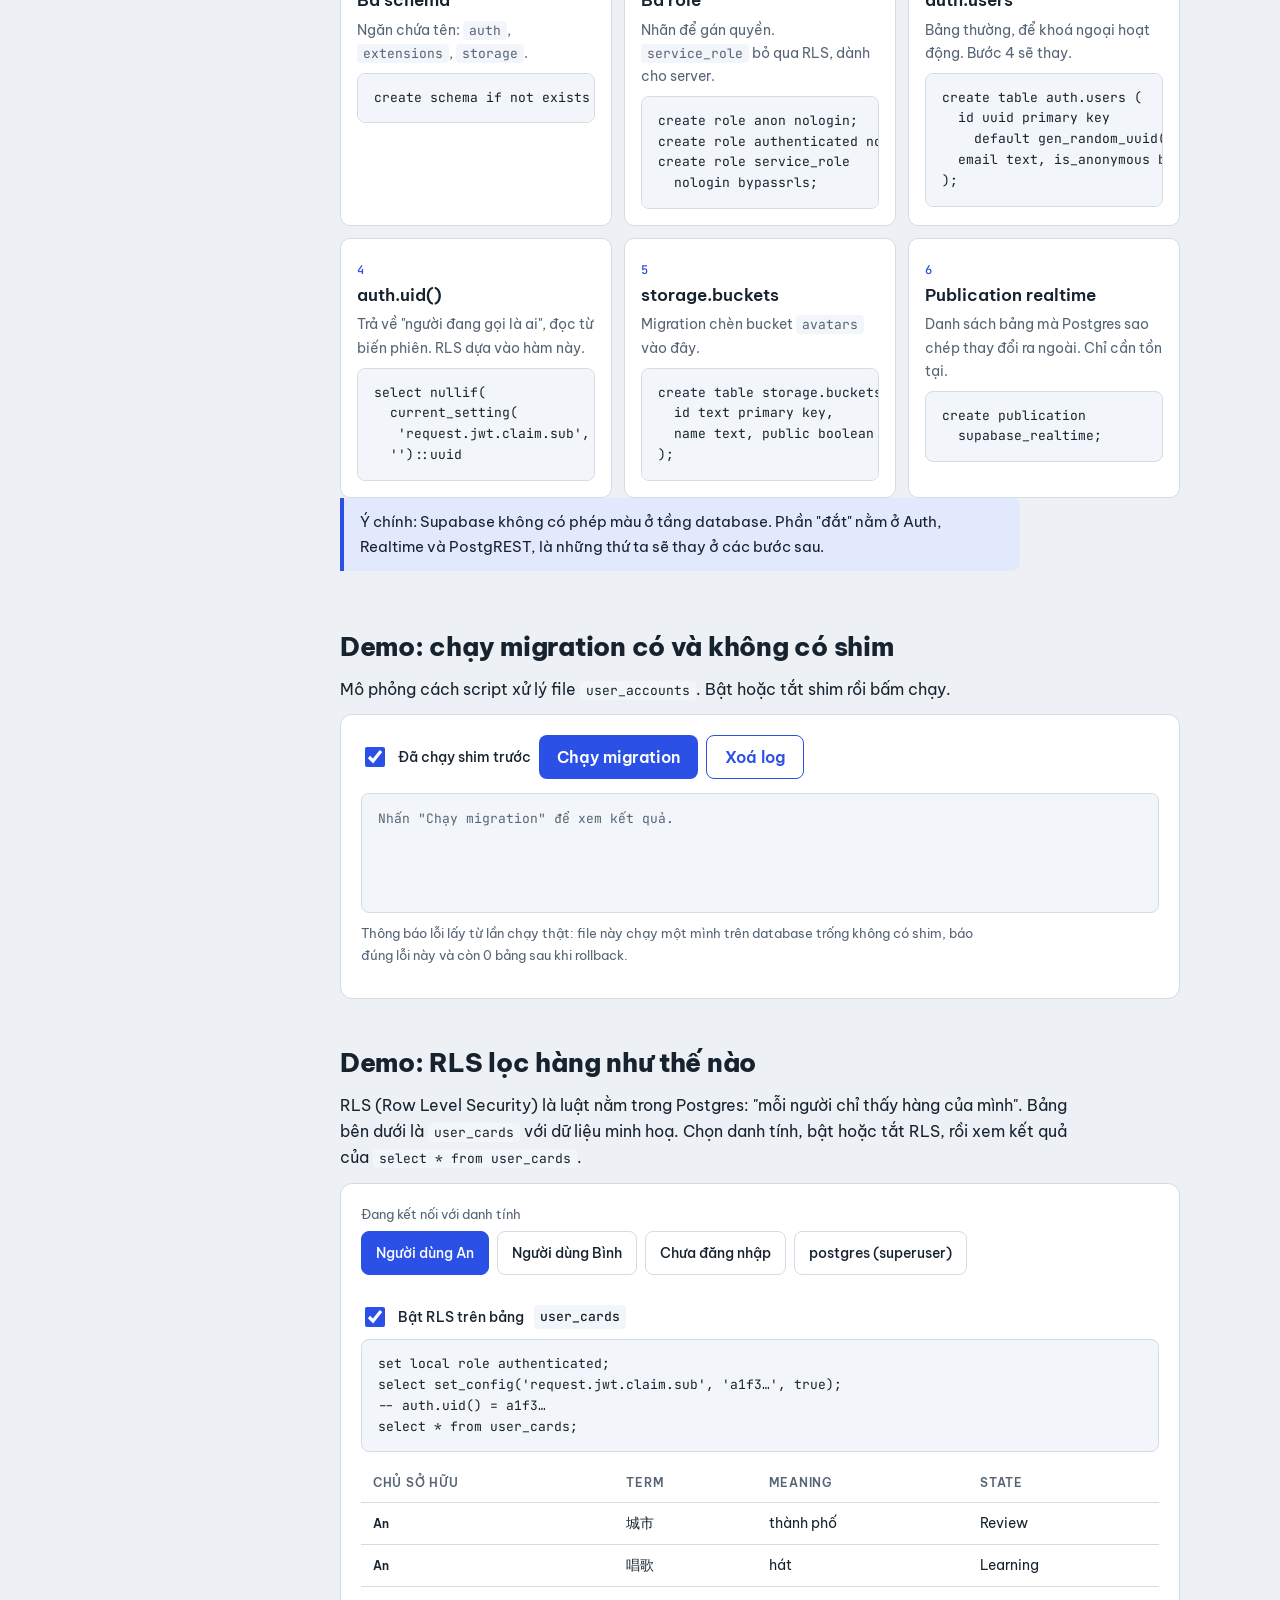
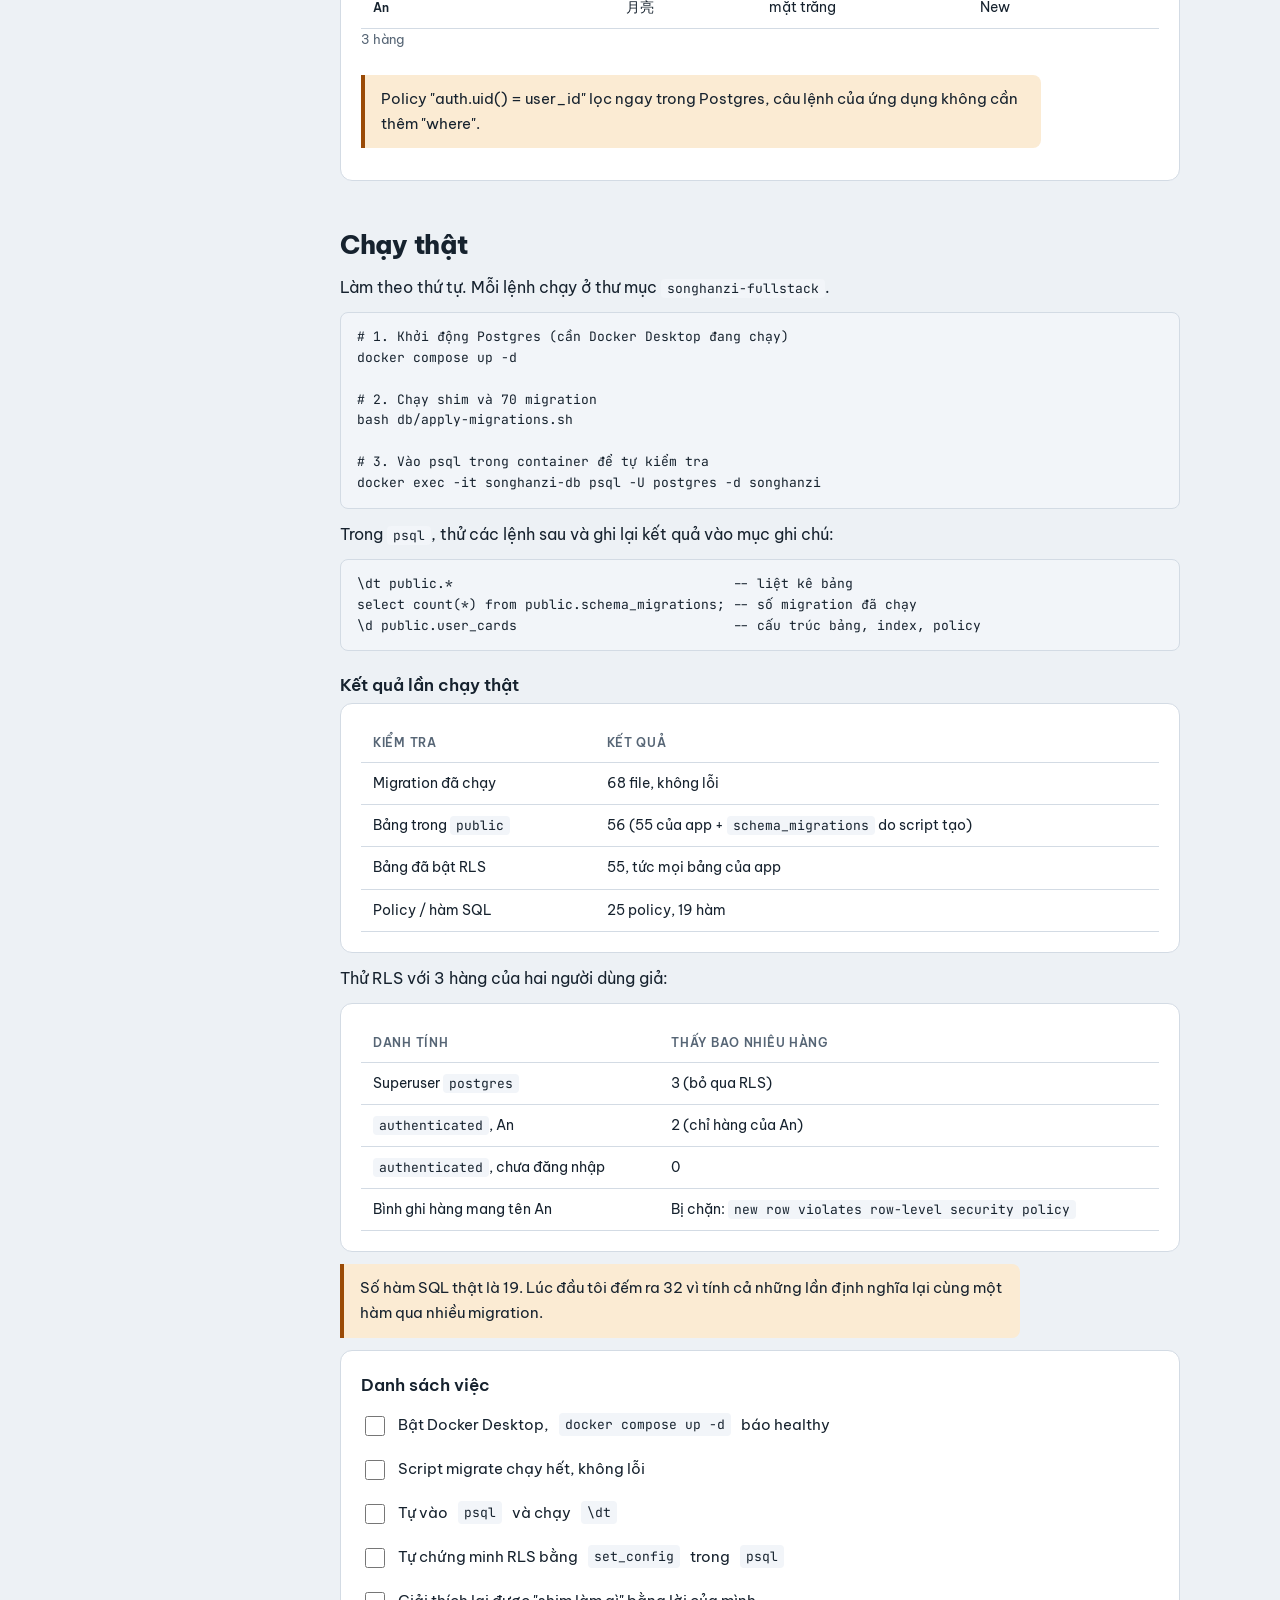
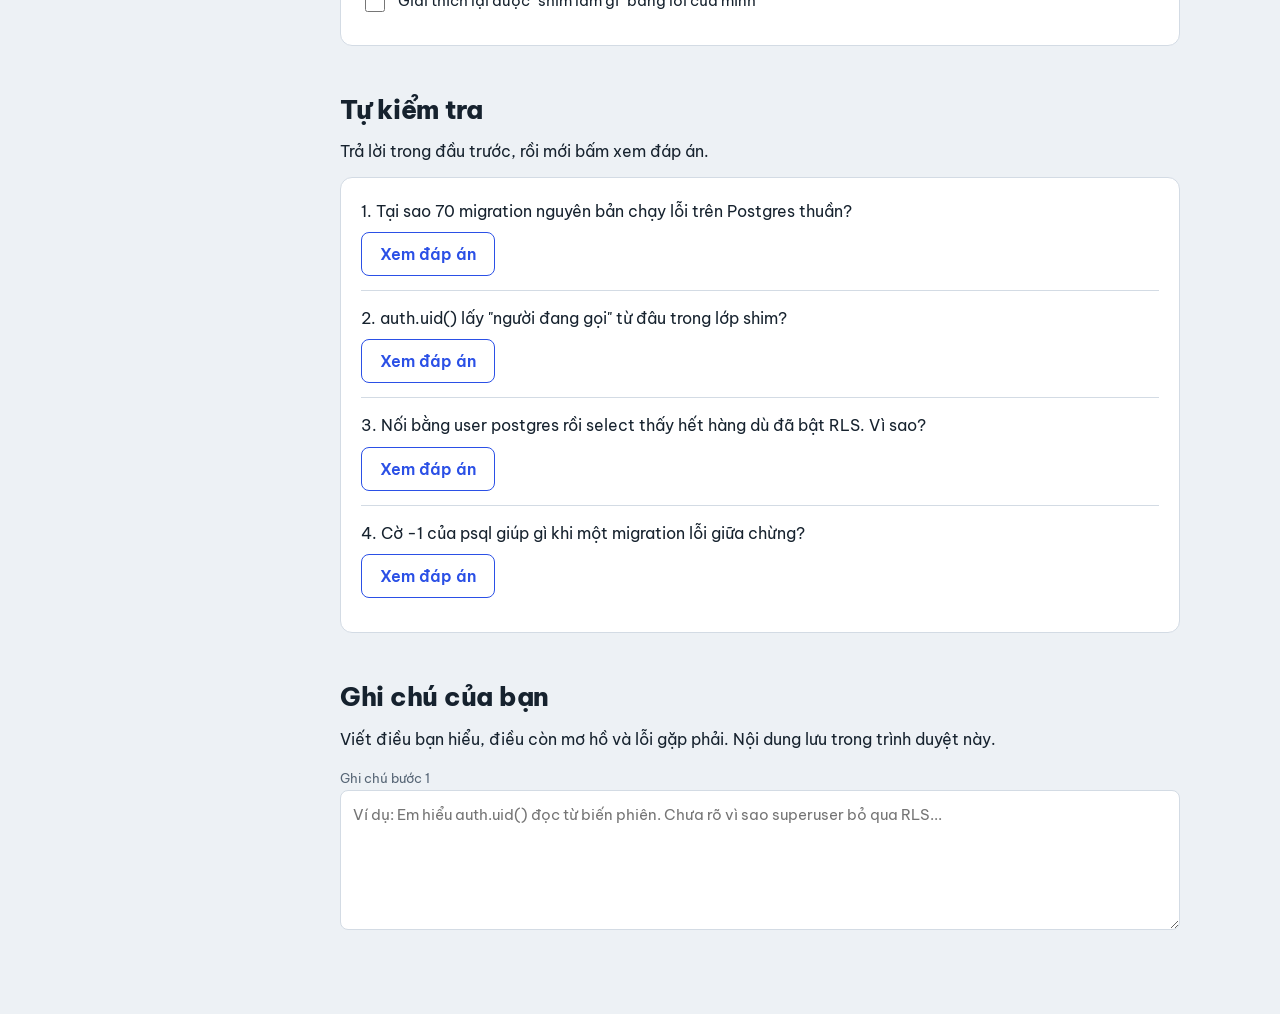
==== commit 16c66495: "feat: trang bước 2 (Drizzle và tầng API) có demo, bài tập Co-Authored-By: Claude Sonnet 5.5 <noreply" ====
--- a/site/index.html
+++ b/site/index.html
@@ -19,6 +19,7 @@
     <a href="#tu-kiem-tra">Tự kiểm tra</a>
     <a href="#ghi-chu">Ghi chú của bạn</a>
     <a href="backend.html" style="margin-top:12px;color:var(--accent);font-weight:600">Nền tảng backend →</a>
+    <a href="buoc-2.html" style="color:var(--accent);font-weight:600">Bước 2 →</a>
   </nav>
 
   <main>
